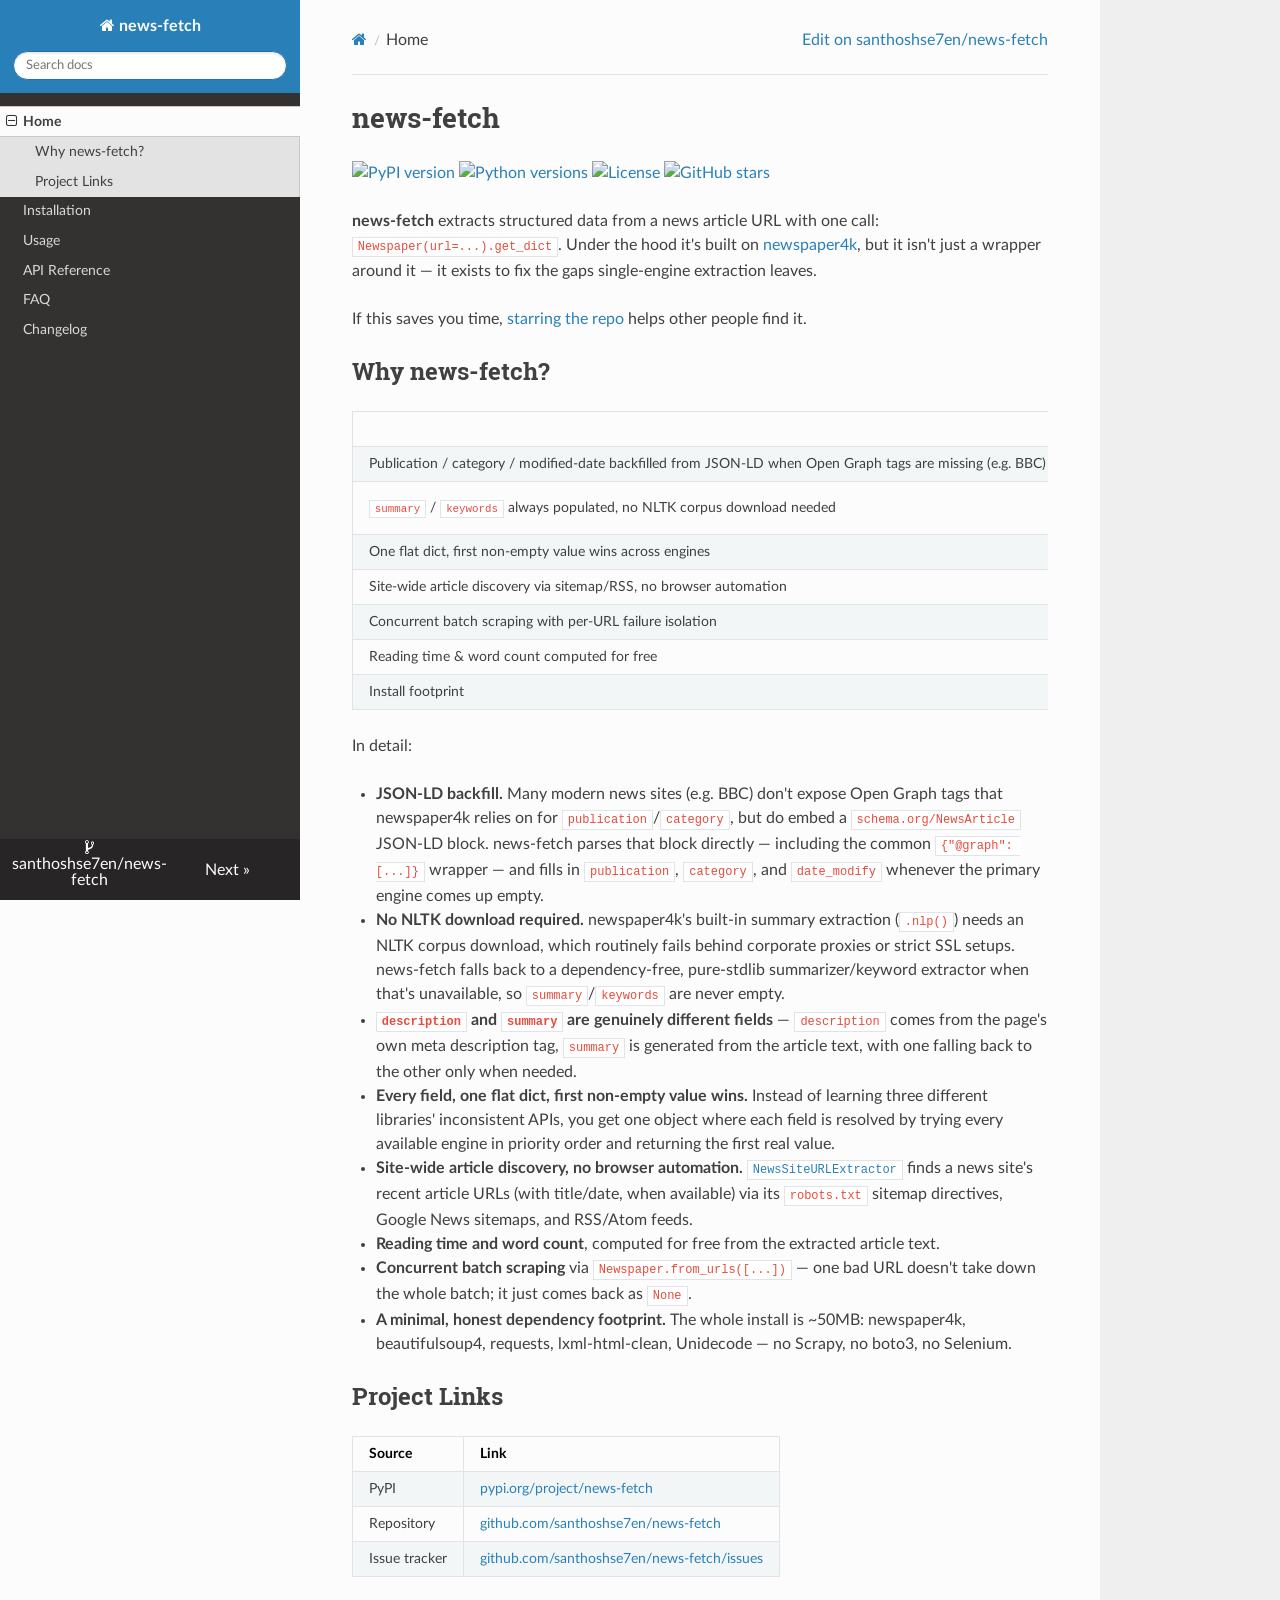
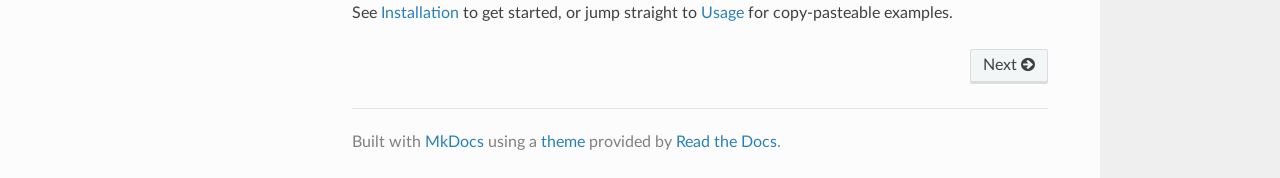
==== site/index.html @ 10df7735 "Initial commit" ====
<!DOCTYPE html>
<html class="writer-html5" lang="en" >
<head>
    <meta charset="utf-8" />
    <meta http-equiv="X-UA-Compatible" content="IE=edge" />
    <meta name="viewport" content="width=device-width, initial-scale=1.0" /><meta name="description" content="An open-source, easy-to-use news extractor with basic NLP features (cleaning text, keywords, summary) that just works." /><link rel="canonical" href="https://santhoshse7en.github.io/newsfetch_doc/" />
      <link rel="shortcut icon" href="img/favicon.ico" />
    <title>news-fetch</title>
    <link rel="stylesheet" href="css/theme.css" />
    <link rel="stylesheet" href="css/theme_extra.css" />
        <link rel="stylesheet" href="https://cdnjs.cloudflare.com/ajax/libs/highlight.js/11.8.0/styles/github.min.css" />
    
      <script>
        // Current page data
        var mkdocs_page_name = "Home";
        var mkdocs_page_input_path = "index.md";
        var mkdocs_page_url = "/newsfetch_doc/";
      </script>
    
    <!--[if lt IE 9]>
      <script src="js/html5shiv.min.js"></script>
    <![endif]-->
      <script src="https://cdnjs.cloudflare.com/ajax/libs/highlight.js/11.8.0/highlight.min.js"></script>
        <script src="https://cdnjs.cloudflare.com/ajax/libs/highlight.js/11.8.0/languages/python.min.js"></script>
        <script src="https://cdnjs.cloudflare.com/ajax/libs/highlight.js/11.8.0/languages/bash.min.js"></script>
      <script>hljs.highlightAll();</script> 
</head>

<body class="wy-body-for-nav" role="document">

  <div class="wy-grid-for-nav">
    <nav data-toggle="wy-nav-shift" class="wy-nav-side stickynav">
    <div class="wy-side-scroll">
      <div class="wy-side-nav-search">
          <a href="." class="icon icon-home"> news-fetch
        </a><div role="search">
  <form id ="rtd-search-form" class="wy-form" action="./search.html" method="get">
      <input type="text" name="q" placeholder="Search docs" aria-label="Search docs" title="Type search term here" />
  </form>
</div>
      </div>

      <div class="wy-menu wy-menu-vertical" data-spy="affix" role="navigation" aria-label="Navigation menu">
              <ul class="current">
                <li class="toctree-l1 current"><a class="reference internal current" href="#">Home</a>
    <ul class="current">
    <li class="toctree-l2"><a class="reference internal" href="#why-news-fetch">Why news-fetch?</a>
    </li>
    <li class="toctree-l2"><a class="reference internal" href="#project-links">Project Links</a>
    </li>
    </ul>
                </li>
              </ul>
              <ul>
                <li class="toctree-l1"><a class="reference internal" href="installation/">Installation</a>
                </li>
              </ul>
              <ul>
                <li class="toctree-l1"><a class="reference internal" href="usage/">Usage</a>
                </li>
              </ul>
              <ul>
                <li class="toctree-l1"><a class="reference internal" href="api-reference/">API Reference</a>
                </li>
              </ul>
              <ul>
                <li class="toctree-l1"><a class="reference internal" href="faq/">FAQ</a>
                </li>
              </ul>
              <ul>
                <li class="toctree-l1"><a class="reference internal" href="changelog/">Changelog</a>
                </li>
              </ul>
      </div>
    </div>
    </nav>

    <section data-toggle="wy-nav-shift" class="wy-nav-content-wrap">
      <nav class="wy-nav-top" role="navigation" aria-label="Mobile navigation menu">
          <i data-toggle="wy-nav-top" class="fa fa-bars"></i>
          <a href=".">news-fetch</a>
        
      </nav>
      <div class="wy-nav-content">
        <div class="rst-content"><div role="navigation" aria-label="breadcrumbs navigation">
  <ul class="wy-breadcrumbs">
    <li><a href="." class="icon icon-home" aria-label="Docs"></a></li>
      <li class="breadcrumb-item active">Home</li>
    <li class="wy-breadcrumbs-aside">
          <a href="https://github.com/santhoshse7en/news-fetch/edit/master/docs/index.md">Edit on santhoshse7en/news-fetch</a>
    </li>
  </ul>
  <hr/>
</div>
          <div role="main" class="document" itemscope="itemscope" itemtype="http://schema.org/Article">
            <div class="section" itemprop="articleBody">
              
                <h1 id="news-fetch">news-fetch</h1>
<p><a href="https://pypi.org/project/news-fetch"><img alt="PyPI version" src="https://img.shields.io/pypi/v/news-fetch.svg?style=flat-square" /></a>
<a href="https://pypi.org/project/news-fetch"><img alt="Python versions" src="https://img.shields.io/pypi/pyversions/news-fetch.svg?style=flat-square" /></a>
<a href="https://pypi.python.org/pypi/news-fetch/"><img alt="License" src="https://img.shields.io/pypi/l/news-fetch.svg?style=flat-square" /></a>
<a href="https://github.com/santhoshse7en/news-fetch/stargazers"><img alt="GitHub stars" src="https://img.shields.io/github/stars/santhoshse7en/news-fetch.svg?style=flat-square" /></a></p>
<p><strong>news-fetch</strong> extracts structured data from a news article URL with one call: <code>Newspaper(url=...).get_dict</code>. Under the hood it's built on <a href="https://github.com/AndyTheFactory/newspaper4k">newspaper4k</a>, but it isn't just a wrapper around it — it exists to fix the gaps single-engine extraction leaves.</p>
<p>If this saves you time, <a href="https://github.com/santhoshse7en/news-fetch">starring the repo</a> helps other people find it.</p>
<h2 id="why-news-fetch">Why news-fetch?</h2>
<table>
<thead>
<tr>
<th></th>
<th style="text-align: center;"><code>news-fetch</code></th>
<th style="text-align: center;">Plain <code>newspaper4k</code></th>
</tr>
</thead>
<tbody>
<tr>
<td>Publication / category / modified-date backfilled from JSON-LD when Open Graph tags are missing (e.g. BBC)</td>
<td style="text-align: center;">Yes</td>
<td style="text-align: center;">No</td>
</tr>
<tr>
<td><code>summary</code> / <code>keywords</code> always populated, no NLTK corpus download needed</td>
<td style="text-align: center;">Yes</td>
<td style="text-align: center;">No (<code>.nlp()</code> requires one)</td>
</tr>
<tr>
<td>One flat dict, first non-empty value wins across engines</td>
<td style="text-align: center;">Yes</td>
<td style="text-align: center;">No (assemble it yourself)</td>
</tr>
<tr>
<td>Site-wide article discovery via sitemap/RSS, no browser automation</td>
<td style="text-align: center;">Yes</td>
<td style="text-align: center;">No</td>
</tr>
<tr>
<td>Concurrent batch scraping with per-URL failure isolation</td>
<td style="text-align: center;">Yes</td>
<td style="text-align: center;">No</td>
</tr>
<tr>
<td>Reading time &amp; word count computed for free</td>
<td style="text-align: center;">Yes</td>
<td style="text-align: center;">No</td>
</tr>
<tr>
<td>Install footprint</td>
<td style="text-align: center;">~50MB, no Scrapy/boto3/Selenium</td>
<td style="text-align: center;">—</td>
</tr>
</tbody>
</table>
<p>In detail:</p>
<ul>
<li><strong>JSON-LD backfill.</strong> Many modern news sites (e.g. BBC) don't expose Open Graph tags that newspaper4k relies on for <code>publication</code>/<code>category</code>, but do embed a <code>schema.org/NewsArticle</code> JSON-LD block. news-fetch parses that block directly — including the common <code>{"@graph": [...]}</code> wrapper — and fills in <code>publication</code>, <code>category</code>, and <code>date_modify</code> whenever the primary engine comes up empty.</li>
<li><strong>No NLTK download required.</strong> newspaper4k's built-in summary extraction (<code>.nlp()</code>) needs an NLTK corpus download, which routinely fails behind corporate proxies or strict SSL setups. news-fetch falls back to a dependency-free, pure-stdlib summarizer/keyword extractor when that's unavailable, so <code>summary</code>/<code>keywords</code> are never empty.</li>
<li><strong><code>description</code> and <code>summary</code> are genuinely different fields</strong> — <code>description</code> comes from the page's own meta description tag, <code>summary</code> is generated from the article text, with one falling back to the other only when needed.</li>
<li><strong>Every field, one flat dict, first non-empty value wins.</strong> Instead of learning three different libraries' inconsistent APIs, you get one object where each field is resolved by trying every available engine in priority order and returning the first real value.</li>
<li><strong>Site-wide article discovery, no browser automation.</strong> <a href="api-reference/#newssiteurlextractor"><code>NewsSiteURLExtractor</code></a> finds a news site's recent article URLs (with title/date, when available) via its <code>robots.txt</code> sitemap directives, Google News sitemaps, and RSS/Atom feeds.</li>
<li><strong>Reading time and word count</strong>, computed for free from the extracted article text.</li>
<li><strong>Concurrent batch scraping</strong> via <code>Newspaper.from_urls([...])</code> — one bad URL doesn't take down the whole batch; it just comes back as <code>None</code>.</li>
<li><strong>A minimal, honest dependency footprint.</strong> The whole install is ~50MB: newspaper4k, beautifulsoup4, requests, lxml-html-clean, Unidecode — no Scrapy, no boto3, no Selenium.</li>
</ul>
<h2 id="project-links">Project Links</h2>
<table>
<thead>
<tr>
<th>Source</th>
<th>Link</th>
</tr>
</thead>
<tbody>
<tr>
<td>PyPI</td>
<td><a href="https://pypi.org/project/news-fetch/">pypi.org/project/news-fetch</a></td>
</tr>
<tr>
<td>Repository</td>
<td><a href="https://github.com/santhoshse7en/news-fetch">github.com/santhoshse7en/news-fetch</a></td>
</tr>
<tr>
<td>Issue tracker</td>
<td><a href="https://github.com/santhoshse7en/news-fetch/issues">github.com/santhoshse7en/news-fetch/issues</a></td>
</tr>
</tbody>
</table>
<p>See <a href="installation/">Installation</a> to get started, or jump straight to <a href="usage/">Usage</a> for copy-pasteable examples.</p>
              
            </div>
          </div><footer>
    <div class="rst-footer-buttons" role="navigation" aria-label="Footer Navigation">
        <a href="installation/" class="btn btn-neutral float-right" title="Installation">Next <span class="icon icon-circle-arrow-right"></span></a>
    </div>

  <hr/>

  <div role="contentinfo">
    <!-- Copyright etc -->
  </div>

  Built with <a href="https://www.mkdocs.org/">MkDocs</a> using a <a href="https://github.com/readthedocs/sphinx_rtd_theme">theme</a> provided by <a href="https://readthedocs.org">Read the Docs</a>.
</footer>
          
        </div>
      </div>

    </section>

  </div>

  <div class="rst-versions" role="note" aria-label="Versions">
  <span class="rst-current-version" data-toggle="rst-current-version">
    
        <span>
          <a href="https://github.com/santhoshse7en/news-fetch" class="fa fa-code-fork" style="color: #fcfcfc"> santhoshse7en/news-fetch</a>
        </span>
    
    
    
      <span><a href="installation/" style="color: #fcfcfc">Next &raquo;</a></span>
    
  </span>
</div>
    <script src="js/jquery-3.6.0.min.js"></script>
    <script>var base_url = ".";</script>
    <script src="js/theme_extra.js"></script>
    <script src="js/theme.js"></script>
      <script src="search/main.js"></script>
    <script>
        jQuery(function () {
            SphinxRtdTheme.Navigation.enable(true);
        });
    </script>

</body>
</html>

<!--
MkDocs version : 1.6.1
Build Date UTC : 2026-08-01 19:48:27.611822+00:00
-->
---- site/css/theme.css ----
/*
 * This file is copied from the upstream ReadTheDocs Sphinx
 * theme. To aid upgradability this file should *not* be edited.
 * modifications we need should be included in theme_extra.css.
 *
 * https://github.com/readthedocs/sphinx_rtd_theme
 */

 /* sphinx_rtd_theme version 1.2.0 | MIT license */
html{box-sizing:border-box}*,:after,:before{box-sizing:inherit}article,aside,details,figcaption,figure,footer,header,hgroup,nav,section{display:block}audio,canvas,video{display:inline-block;*display:inline;*zoom:1}[hidden],audio:not([controls]){display:none}*{-webkit-box-sizing:border-box;-moz-box-sizing:border-box;box-sizing:border-box}html{font-size:100%;-webkit-text-size-adjust:100%;-ms-text-size-adjust:100%}body{margin:0}a:active,a:hover{outline:0}abbr[title]{border-bottom:1px dotted}b,strong{font-weight:700}blockquote{margin:0}dfn{font-style:italic}ins{background:#ff9;text-decoration:none}ins,mark{color:#000}mark{background:#ff0;font-style:italic;font-weight:700}.rst-content code,.rst-content tt,code,kbd,pre,samp{font-family:monospace,serif;_font-family:courier new,monospace;font-size:1em}pre{white-space:pre}q{quotes:none}q:after,q:before{content:"";content:none}small{font-size:85%}sub,sup{font-size:75%;line-height:0;position:relative;vertical-align:baseline}sup{top:-.5em}sub{bottom:-.25em}dl,ol,ul{margin:0;padding:0;list-style:none;list-style-image:none}li{list-style:none}dd{margin:0}img{border:0;-ms-interpolation-mode:bicubic;vertical-align:middle;max-width:100%}svg:not(:root){overflow:hidden}figure,form{margin:0}label{cursor:pointer}button,input,select,textarea{font-size:100%;margin:0;vertical-align:baseline;*vertical-align:middle}button,input{line-height:normal}button,input[type=button],input[type=reset],input[type=submit]{cursor:pointer;-webkit-appearance:button;*overflow:visible}button[disabled],input[disabled]{cursor:default}input[type=search]{-webkit-appearance:textfield;-moz-box-sizing:content-box;-webkit-box-sizing:content-box;box-sizing:content-box}textarea{resize:vertical}table{border-collapse:collapse;border-spacing:0}td{vertical-align:top}.chromeframe{margin:.2em 0;background:#ccc;color:#000;padding:.2em 0}.ir{display:block;border:0;text-indent:-999em;overflow:hidden;background-color:transparent;background-repeat:no-repeat;text-align:left;direction:ltr;*line-height:0}.ir br{display:none}.hidden{display:none!important;visibility:hidden}.visuallyhidden{border:0;clip:rect(0 0 0 0);height:1px;margin:-1px;overflow:hidden;padding:0;position:absolute;width:1px}.visuallyhidden.focusable:active,.visuallyhidden.focusable:focus{clip:auto;height:auto;margin:0;overflow:visible;position:static;width:auto}.invisible{visibility:hidden}.relative{position:relative}big,small{font-size:100%}@media print{body,html,section{background:none!important}*{box-shadow:none!important;text-shadow:none!important;filter:none!important;-ms-filter:none!important}a,a:visited{text-decoration:underline}.ir a:after,a[href^="#"]:after,a[href^="javascript:"]:after{content:""}blockquote,pre{page-break-inside:avoid}thead{display:table-header-group}img,tr{page-break-inside:avoid}img{max-width:100%!important}@page{margin:.5cm}.rst-content .toctree-wrapper>p.caption,h2,h3,p{orphans:3;widows:3}.rst-content .toctree-wrapper>p.caption,h2,h3{page-break-after:avoid}}.btn,.fa:before,.icon:before,.rst-content .admonition,.rst-content .admonition-title:before,.rst-content .admonition-todo,.rst-content .attention,.rst-content .caution,.rst-content .code-block-caption .headerlink:before,.rst-content .danger,.rst-content .eqno .headerlink:before,.rst-content .error,.rst-content .hint,.rst-content .important,.rst-content .note,.rst-content .seealso,.rst-content .tip,.rst-content .warning,.rst-content code.download span:first-child:before,.rst-content dl dt .headerlink:before,.rst-content h1 .headerlink:before,.rst-content h2 .headerlink:before,.rst-content h3 .headerlink:before,.rst-content h4 .headerlink:before,.rst-content h5 .headerlink:before,.rst-content h6 .headerlink:before,.rst-content p.caption .headerlink:before,.rst-content p .headerlink:before,.rst-content table>caption .headerlink:before,.rst-content tt.download span:first-child:before,.wy-alert,.wy-dropdown .caret:before,.wy-inline-validate.wy-inline-validate-danger .wy-input-context:before,.wy-inline-validate.wy-inline-validate-info .wy-input-context:before,.wy-inline-validate.wy-inline-validate-success .wy-input-context:before,.wy-inline-validate.wy-inline-validate-warning .wy-input-context:before,.wy-menu-vertical li.current>a button.toctree-expand:before,.wy-menu-vertical li.on a button.toctree-expand:before,.wy-menu-vertical li button.toctree-expand:before,input[type=color],input[type=date],input[type=datetime-local],input[type=datetime],input[type=email],input[type=month],input[type=number],input[type=password],input[type=search],input[type=tel],input[type=text],input[type=time],input[type=url],input[type=week],select,textarea{-webkit-font-smoothing:antialiased}.clearfix{*zoom:1}.clearfix:after,.clearfix:before{display:table;content:""}.clearfix:after{clear:both}/*!
 *  Font Awesome 4.7.0 by @davegandy - http://fontawesome.io - @fontawesome
 *  License - http://fontawesome.io/license (Font: SIL OFL 1.1, CSS: MIT License)
 */@font-face{font-family:FontAwesome;src:url(fonts/fontawesome-webfont.eot?674f50d287a8c48dc19ba404d20fe713);src:url(fonts/fontawesome-webfont.eot?674f50d287a8c48dc19ba404d20fe713?#iefix&v=4.7.0) format("embedded-opentype"),url(fonts/fontawesome-webfont.woff2?af7ae505a9eed503f8b8e6982036873e) format("woff2"),url(fonts/fontawesome-webfont.woff?fee66e712a8a08eef5805a46892932ad) format("woff"),url(fonts/fontawesome-webfont.ttf?b06871f281fee6b241d60582ae9369b9) format("truetype"),url(fonts/fontawesome-webfont.svg?912ec66d7572ff821749319396470bde#fontawesomeregular) format("svg");font-weight:400;font-style:normal}.fa,.icon,.rst-content .admonition-title,.rst-content .code-block-caption .headerlink,.rst-content .eqno .headerlink,.rst-content code.download span:first-child,.rst-content dl dt .headerlink,.rst-content h1 .headerlink,.rst-content h2 .headerlink,.rst-content h3 .headerlink,.rst-content h4 .headerlink,.rst-content h5 .headerlink,.rst-content h6 .headerlink,.rst-content p.caption .headerlink,.rst-content p .headerlink,.rst-content table>caption .headerlink,.rst-content tt.download span:first-child,.wy-menu-vertical li.current>a button.toctree-expand,.wy-menu-vertical li.on a button.toctree-expand,.wy-menu-vertical li button.toctree-expand{display:inline-block;font:normal normal normal 14px/1 FontAwesome;font-size:inherit;text-rendering:auto;-webkit-font-smoothing:antialiased;-moz-osx-font-smoothing:grayscale}.fa-lg{font-size:1.33333em;line-height:.75em;vertical-align:-15%}.fa-2x{font-size:2em}.fa-3x{font-size:3em}.fa-4x{font-size:4em}.fa-5x{font-size:5em}.fa-fw{width:1.28571em;text-align:center}.fa-ul{padding-left:0;margin-left:2.14286em;list-style-type:none}.fa-ul>li{position:relative}.fa-li{position:absolute;left:-2.14286em;width:2.14286em;top:.14286em;text-align:center}.fa-li.fa-lg{left:-1.85714em}.fa-border{padding:.2em .25em .15em;border:.08em solid #eee;border-radius:.1em}.fa-pull-left{float:left}.fa-pull-right{float:right}.fa-pull-left.icon,.fa.fa-pull-left,.rst-content .code-block-caption .fa-pull-left.headerlink,.rst-content .eqno .fa-pull-left.headerlink,.rst-content .fa-pull-left.admonition-title,.rst-content code.download span.fa-pull-left:first-child,.rst-content dl dt .fa-pull-left.headerlink,.rst-content h1 .fa-pull-left.headerlink,.rst-content h2 .fa-pull-left.headerlink,.rst-content h3 .fa-pull-left.headerlink,.rst-content h4 .fa-pull-left.headerlink,.rst-content h5 .fa-pull-left.headerlink,.rst-content h6 .fa-pull-left.headerlink,.rst-content p .fa-pull-left.headerlink,.rst-content table>caption .fa-pull-left.headerlink,.rst-content tt.download span.fa-pull-left:first-child,.wy-menu-vertical li.current>a button.fa-pull-left.toctree-expand,.wy-menu-vertical li.on a button.fa-pull-left.toctree-expand,.wy-menu-vertical li button.fa-pull-left.toctree-expand{margin-right:.3em}.fa-pull-right.icon,.fa.fa-pull-right,.rst-content .code-block-caption .fa-pull-right.headerlink,.rst-content .eqno .fa-pull-right.headerlink,.rst-content .fa-pull-right.admonition-title,.rst-content code.download span.fa-pull-right:first-child,.rst-content dl dt .fa-pull-right.headerlink,.rst-content h1 .fa-pull-right.headerlink,.rst-content h2 .fa-pull-right.headerlink,.rst-content h3 .fa-pull-right.headerlink,.rst-content h4 .fa-pull-right.headerlink,.rst-content h5 .fa-pull-right.headerlink,.rst-content h6 .fa-pull-right.headerlink,.rst-content p .fa-pull-right.headerlink,.rst-content table>caption .fa-pull-right.headerlink,.rst-content tt.download span.fa-pull-right:first-child,.wy-menu-vertical li.current>a button.fa-pull-right.toctree-expand,.wy-menu-vertical li.on a button.fa-pull-right.toctree-expand,.wy-menu-vertical li button.fa-pull-right.toctree-expand{margin-left:.3em}.pull-right{float:right}.pull-left{float:left}.fa.pull-left,.pull-left.icon,.rst-content .code-block-caption .pull-left.headerlink,.rst-content .eqno .pull-left.headerlink,.rst-content .pull-left.admonition-title,.rst-content code.download span.pull-left:first-child,.rst-content dl dt .pull-left.headerlink,.rst-content h1 .pull-left.headerlink,.rst-content h2 .pull-left.headerlink,.rst-content h3 .pull-left.headerlink,.rst-content h4 .pull-left.headerlink,.rst-content h5 .pull-left.headerlink,.rst-content h6 .pull-left.headerlink,.rst-content p .pull-left.headerlink,.rst-content table>caption .pull-left.headerlink,.rst-content tt.download span.pull-left:first-child,.wy-menu-vertical li.current>a button.pull-left.toctree-expand,.wy-menu-vertical li.on a button.pull-left.toctree-expand,.wy-menu-vertical li button.pull-left.toctree-expand{margin-right:.3em}.fa.pull-right,.pull-right.icon,.rst-content .code-block-caption .pull-right.headerlink,.rst-content .eqno .pull-right.headerlink,.rst-content .pull-right.admonition-title,.rst-content code.download span.pull-right:first-child,.rst-content dl dt .pull-right.headerlink,.rst-content h1 .pull-right.headerlink,.rst-content h2 .pull-right.headerlink,.rst-content h3 .pull-right.headerlink,.rst-content h4 .pull-right.headerlink,.rst-content h5 .pull-right.headerlink,.rst-content h6 .pull-right.headerlink,.rst-content p .pull-right.headerlink,.rst-content table>caption .pull-right.headerlink,.rst-content tt.download span.pull-right:first-child,.wy-menu-vertical li.current>a button.pull-right.toctree-expand,.wy-menu-vertical li.on a button.pull-right.toctree-expand,.wy-menu-vertical li button.pull-right.toctree-expand{margin-left:.3em}.fa-spin{-webkit-animation:fa-spin 2s linear infinite;animation:fa-spin 2s linear infinite}.fa-pulse{-webkit-animation:fa-spin 1s steps(8) infinite;animation:fa-spin 1s steps(8) infinite}@-webkit-keyframes fa-spin{0%{-webkit-transform:rotate(0deg);transform:rotate(0deg)}to{-webkit-transform:rotate(359deg);transform:rotate(359deg)}}@keyframes fa-spin{0%{-webkit-transform:rotate(0deg);transform:rotate(0deg)}to{-webkit-transform:rotate(359deg);transform:rotate(359deg)}}.fa-rotate-90{-ms-filter:"progid:DXImageTransform.Microsoft.BasicImage(rotation=1)";-webkit-transform:rotate(90deg);-ms-transform:rotate(90deg);transform:rotate(90deg)}.fa-rotate-180{-ms-filter:"progid:DXImageTransform.Microsoft.BasicImage(rotation=2)";-webkit-transform:rotate(180deg);-ms-transform:rotate(180deg);transform:rotate(180deg)}.fa-rotate-270{-ms-filter:"progid:DXImageTransform.Microsoft.BasicImage(rotation=3)";-webkit-transform:rotate(270deg);-ms-transform:rotate(270deg);transform:rotate(270deg)}.fa-flip-horizontal{-ms-filter:"progid:DXImageTransform.Microsoft.BasicImage(rotation=0, mirror=1)";-webkit-transform:scaleX(-1);-ms-transform:scaleX(-1);transform:scaleX(-1)}.fa-flip-vertical{-ms-filter:"progid:DXImageTransform.Microsoft.BasicImage(rotation=2, mirror=1)";-webkit-transform:scaleY(-1);-ms-transform:scaleY(-1);transform:scaleY(-1)}:root .fa-flip-horizontal,:root .fa-flip-vertical,:root .fa-rotate-90,:root .fa-rotate-180,:root .fa-rotate-270{filter:none}.fa-stack{position:relative;display:inline-block;width:2em;height:2em;line-height:2em;vertical-align:middle}.fa-stack-1x,.fa-stack-2x{position:absolute;left:0;width:100%;text-align:center}.fa-stack-1x{line-height:inherit}.fa-stack-2x{font-size:2em}.fa-inverse{color:#fff}.fa-glass:before{content:""}.fa-music:before{content:""}.fa-search:before,.icon-search:before{content:""}.fa-envelope-o:before{content:""}.fa-heart:before{content:""}.fa-star:before{content:""}.fa-star-o:before{content:""}.fa-user:before{content:""}.fa-film:before{content:""}.fa-th-large:before{content:""}.fa-th:before{content:""}.fa-th-list:before{content:""}.fa-check:before{content:""}.fa-close:before,.fa-remove:before,.fa-times:before{content:""}.fa-search-plus:before{content:""}.fa-search-minus:before{content:""}.fa-power-off:before{content:""}.fa-signal:before{content:""}.fa-cog:before,.fa-gear:before{content:""}.fa-trash-o:before{content:""}.fa-home:before,.icon-home:before{content:""}.fa-file-o:before{content:""}.fa-clock-o:before{content:""}.fa-road:before{content:""}.fa-download:before,.rst-content code.download span:first-child:before,.rst-content tt.download span:first-child:before{content:""}.fa-arrow-circle-o-down:before{content:""}.fa-arrow-circle-o-up:before{content:""}.fa-inbox:before{content:""}.fa-play-circle-o:before{content:""}.fa-repeat:before,.fa-rotate-right:before{content:""}.fa-refresh:before{content:""}.fa-list-alt:before{content:""}.fa-lock:before{content:""}.fa-flag:before{content:""}.fa-headphones:before{content:""}.fa-volume-off:before{content:""}.fa-volume-down:before{content:""}.fa-volume-up:before{content:""}.fa-qrcode:before{content:""}.fa-barcode:before{content:""}.fa-tag:before{content:""}.fa-tags:before{content:""}.fa-book:before,.icon-book:before{content:""}.fa-bookmark:before{content:""}.fa-print:before{content:""}.fa-camera:before{content:""}.fa-font:before{content:""}.fa-bold:before{content:""}.fa-italic:before{content:""}.fa-text-height:before{content:""}.fa-text-width:before{content:""}.fa-align-left:before{content:""}.fa-align-center:before{content:""}.fa-align-right:before{content:""}.fa-align-justify:before{content:""}.fa-list:before{content:""}.fa-dedent:before,.fa-outdent:before{content:""}.fa-indent:before{content:""}.fa-video-camera:before{content:""}.fa-image:before,.fa-photo:before,.fa-picture-o:before{content:""}.fa-pencil:before{content:""}.fa-map-marker:before{content:""}.fa-adjust:before{content:""}.fa-tint:before{content:""}.fa-edit:before,.fa-pencil-square-o:before{content:""}.fa-share-square-o:before{content:""}.fa-check-square-o:before{content:""}.fa-arrows:before{content:""}.fa-step-backward:before{content:""}.fa-fast-backward:before{content:""}.fa-backward:before{content:""}.fa-play:before{content:""}.fa-pause:before{content:""}.fa-stop:before{content:""}.fa-forward:before{content:""}.fa-fast-forward:before{content:""}.fa-step-forward:before{content:""}.fa-eject:before{content:""}.fa-chevron-left:before{content:""}.fa-chevron-right:before{content:""}.fa-plus-circle:before{content:""}.fa-minus-circle:before{content:""}.fa-times-circle:before,.wy-inline-validate.wy-inline-validate-danger .wy-input-context:before{content:""}.fa-check-circle:before,.wy-inline-validate.wy-inline-validate-success .wy-input-context:before{content:""}.fa-question-circle:before{content:""}.fa-info-circle:before{content:""}.fa-crosshairs:before{content:""}.fa-times-circle-o:before{content:""}.fa-check-circle-o:before{content:""}.fa-ban:before{content:""}.fa-arrow-left:before{content:""}.fa-arrow-right:before{content:""}.fa-arrow-up:before{content:""}.fa-arrow-down:before{content:""}.fa-mail-forward:before,.fa-share:before{content:""}.fa-expand:before{content:""}.fa-compress:before{content:""}.fa-plus:before{content:""}.fa-minus:before{content:""}.fa-asterisk:before{content:""}.fa-exclamation-circle:before,.rst-content .admonition-title:before,.wy-inline-validate.wy-inline-validate-info .wy-input-context:before,.wy-inline-validate.wy-inline-validate-warning .wy-input-context:before{content:""}.fa-gift:before{content:""}.fa-leaf:before{content:""}.fa-fire:before,.icon-fire:before{content:""}.fa-eye:before{content:""}.fa-eye-slash:before{content:""}.fa-exclamation-triangle:before,.fa-warning:before{content:""}.fa-plane:before{content:""}.fa-calendar:before{content:""}.fa-random:before{content:""}.fa-comment:before{content:""}.fa-magnet:before{content:""}.fa-chevron-up:before{content:""}.fa-chevron-down:before{content:""}.fa-retweet:before{content:""}.fa-shopping-cart:before{content:""}.fa-folder:before{content:""}.fa-folder-open:before{content:""}.fa-arrows-v:before{content:""}.fa-arrows-h:before{content:""}.fa-bar-chart-o:before,.fa-bar-chart:before{content:""}.fa-twitter-square:before{content:""}.fa-facebook-square:before{content:""}.fa-camera-retro:before{content:""}.fa-key:before{content:""}.fa-cogs:before,.fa-gears:before{content:""}.fa-comments:before{content:""}.fa-thumbs-o-up:before{content:""}.fa-thumbs-o-down:before{content:""}.fa-star-half:before{content:""}.fa-heart-o:before{content:""}.fa-sign-out:before{content:""}.fa-linkedin-square:before{content:""}.fa-thumb-tack:before{content:""}.fa-external-link:before{content:""}.fa-sign-in:before{content:""}.fa-trophy:before{content:""}.fa-github-square:before{content:""}.fa-upload:before{content:""}.fa-lemon-o:before{content:""}.fa-phone:before{content:""}.fa-square-o:before{content:""}.fa-bookmark-o:before{content:""}.fa-phone-square:before{content:""}.fa-twitter:before{content:""}.fa-facebook-f:before,.fa-facebook:before{content:""}.fa-github:before,.icon-github:before{content:""}.fa-unlock:before{content:""}.fa-credit-card:before{content:""}.fa-feed:before,.fa-rss:before{content:""}.fa-hdd-o:before{content:""}.fa-bullhorn:before{content:""}.fa-bell:before{content:""}.fa-certificate:before{content:""}.fa-hand-o-right:before{content:""}.fa-hand-o-left:before{content:""}.fa-hand-o-up:before{content:""}.fa-hand-o-down:before{content:""}.fa-arrow-circle-left:before,.icon-circle-arrow-left:before{content:""}.fa-arrow-circle-right:before,.icon-circle-arrow-right:before{content:""}.fa-arrow-circle-up:before{content:""}.fa-arrow-circle-down:before{content:""}.fa-globe:before{content:""}.fa-wrench:before{content:""}.fa-tasks:before{content:""}.fa-filter:before{content:""}.fa-briefcase:before{content:""}.fa-arrows-alt:before{content:""}.fa-group:before,.fa-users:before{content:""}.fa-chain:before,.fa-link:before,.icon-link:before{content:""}.fa-cloud:before{content:""}.fa-flask:before{content:""}.fa-cut:before,.fa-scissors:before{content:""}.fa-copy:before,.fa-files-o:before{content:""}.fa-paperclip:before{content:""}.fa-floppy-o:before,.fa-save:before{content:""}.fa-square:before{content:""}.fa-bars:before,.fa-navicon:before,.fa-reorder:before{content:""}.fa-list-ul:before{content:""}.fa-list-ol:before{content:""}.fa-strikethrough:before{content:""}.fa-underline:before{content:""}.fa-table:before{content:""}.fa-magic:before{content:""}.fa-truck:before{content:""}.fa-pinterest:before{content:""}.fa-pinterest-square:before{content:""}.fa-google-plus-square:before{content:""}.fa-google-plus:before{content:""}.fa-money:before{content:""}.fa-caret-down:before,.icon-caret-down:before,.wy-dropdown .caret:before{content:""}.fa-caret-up:before{content:""}.fa-caret-left:before{content:""}.fa-caret-right:before{content:""}.fa-columns:before{content:""}.fa-sort:before,.fa-unsorted:before{content:""}.fa-sort-desc:before,.fa-sort-down:before{content:""}.fa-sort-asc:before,.fa-sort-up:before{content:""}.fa-envelope:before{content:""}.fa-linkedin:before{content:""}.fa-rotate-left:before,.fa-undo:before{content:""}.fa-gavel:before,.fa-legal:before{content:""}.fa-dashboard:before,.fa-tachometer:before{content:""}.fa-comment-o:before{content:""}.fa-comments-o:before{content:""}.fa-bolt:before,.fa-flash:before{content:""}.fa-sitemap:before{content:""}.fa-umbrella:before{content:""}.fa-clipboard:before,.fa-paste:before{content:""}.fa-lightbulb-o:before{content:""}.fa-exchange:before{content:""}.fa-cloud-download:before{content:""}.fa-cloud-upload:before{content:""}.fa-user-md:before{content:""}.fa-stethoscope:before{content:""}.fa-suitcase:before{content:""}.fa-bell-o:before{content:""}.fa-coffee:before{content:""}.fa-cutlery:before{content:""}.fa-file-text-o:before{content:""}.fa-building-o:before{content:""}.fa-hospital-o:before{content:""}.fa-ambulance:before{content:""}.fa-medkit:before{content:""}.fa-fighter-jet:before{content:""}.fa-beer:before{content:""}.fa-h-square:before{content:""}.fa-plus-square:before{content:""}.fa-angle-double-left:before{content:""}.fa-angle-double-right:before{content:""}.fa-angle-double-up:before{content:""}.fa-angle-double-down:before{content:""}.fa-angle-left:before{content:""}.fa-angle-right:before{content:""}.fa-angle-up:before{content:""}.fa-angle-down:before{content:""}.fa-desktop:before{content:""}.fa-laptop:before{content:""}.fa-tablet:before{content:""}.fa-mobile-phone:before,.fa-mobile:before{content:""}.fa-circle-o:before{content:""}.fa-quote-left:before{content:""}.fa-quote-right:before{content:""}.fa-spinner:before{content:""}.fa-circle:before{content:""}.fa-mail-reply:before,.fa-reply:before{content:""}.fa-github-alt:before{content:""}.fa-folder-o:before{content:""}.fa-folder-open-o:before{content:""}.fa-smile-o:before{content:""}.fa-frown-o:before{content:""}.fa-meh-o:before{content:""}.fa-gamepad:before{content:""}.fa-keyboard-o:before{content:""}.fa-flag-o:before{content:""}.fa-flag-checkered:before{content:""}.fa-terminal:before{content:""}.fa-code:before{content:""}.fa-mail-reply-all:before,.fa-reply-all:before{content:""}.fa-star-half-empty:before,.fa-star-half-full:before,.fa-star-half-o:before{content:""}.fa-location-arrow:before{content:""}.fa-crop:before{content:""}.fa-code-fork:before{content:""}.fa-chain-broken:before,.fa-unlink:before{content:""}.fa-question:before{content:""}.fa-info:before{content:""}.fa-exclamation:before{content:""}.fa-superscript:before{content:""}.fa-subscript:before{content:""}.fa-eraser:before{content:""}.fa-puzzle-piece:before{content:""}.fa-microphone:before{content:""}.fa-microphone-slash:before{content:""}.fa-shield:before{content:""}.fa-calendar-o:before{content:""}.fa-fire-extinguisher:before{content:""}.fa-rocket:before{content:""}.fa-maxcdn:before{content:""}.fa-chevron-circle-left:before{content:""}.fa-chevron-circle-right:before{content:""}.fa-chevron-circle-up:before{content:""}.fa-chevron-circle-down:before{content:""}.fa-html5:before{content:""}.fa-css3:before{content:""}.fa-anchor:before{content:""}.fa-unlock-alt:before{content:""}.fa-bullseye:before{content:""}.fa-ellipsis-h:before{content:""}.fa-ellipsis-v:before{content:""}.fa-rss-square:before{content:""}.fa-play-circle:before{content:""}.fa-ticket:before{content:""}.fa-minus-square:before{content:""}.fa-minus-square-o:before,.wy-menu-vertical li.current>a button.toctree-expand:before,.wy-menu-vertical li.on a button.toctree-expand:before{content:""}.fa-level-up:before{content:""}.fa-level-down:before{content:""}.fa-check-square:before{content:""}.fa-pencil-square:before{content:""}.fa-external-link-square:before{content:""}.fa-share-square:before{content:""}.fa-compass:before{content:""}.fa-caret-square-o-down:before,.fa-toggle-down:before{content:""}.fa-caret-square-o-up:before,.fa-toggle-up:before{content:""}.fa-caret-square-o-right:before,.fa-toggle-right:before{content:""}.fa-eur:before,.fa-euro:before{content:""}.fa-gbp:before{content:""}.fa-dollar:before,.fa-usd:before{content:""}.fa-inr:before,.fa-rupee:before{content:""}.fa-cny:before,.fa-jpy:before,.fa-rmb:before,.fa-yen:before{content:""}.fa-rouble:before,.fa-rub:before,.fa-ruble:before{content:""}.fa-krw:before,.fa-won:before{content:""}.fa-bitcoin:before,.fa-btc:before{content:""}.fa-file:before{content:""}.fa-file-text:before{content:""}.fa-sort-alpha-asc:before{content:""}.fa-sort-alpha-desc:before{content:""}.fa-sort-amount-asc:before{content:""}.fa-sort-amount-desc:before{content:""}.fa-sort-numeric-asc:before{content:""}.fa-sort-numeric-desc:before{content:""}.fa-thumbs-up:before{content:""}.fa-thumbs-down:before{content:""}.fa-youtube-square:before{content:""}.fa-youtube:before{content:""}.fa-xing:before{content:""}.fa-xing-square:before{content:""}.fa-youtube-play:before{content:""}.fa-dropbox:before{content:""}.fa-stack-overflow:before{content:""}.fa-instagram:before{content:""}.fa-flickr:before{content:""}.fa-adn:before{content:""}.fa-bitbucket:before,.icon-bitbucket:before{content:""}.fa-bitbucket-square:before{content:""}.fa-tumblr:before{content:""}.fa-tumblr-square:before{content:""}.fa-long-arrow-down:before{content:""}.fa-long-arrow-up:before{content:""}.fa-long-arrow-left:before{content:""}.fa-long-arrow-right:before{content:""}.fa-apple:before{content:""}.fa-windows:before{content:""}.fa-android:before{content:""}.fa-linux:before{content:""}.fa-dribbble:before{content:""}.fa-skype:before{content:""}.fa-foursquare:before{content:""}.fa-trello:before{content:""}.fa-female:before{content:""}.fa-male:before{content:""}.fa-gittip:before,.fa-gratipay:before{content:""}.fa-sun-o:before{content:""}.fa-moon-o:before{content:""}.fa-archive:before{content:""}.fa-bug:before{content:""}.fa-vk:before{content:""}.fa-weibo:before{content:""}.fa-renren:before{content:""}.fa-pagelines:before{content:""}.fa-stack-exchange:before{content:""}.fa-arrow-circle-o-right:before{content:""}.fa-arrow-circle-o-left:before{content:""}.fa-caret-square-o-left:before,.fa-toggle-left:before{content:""}.fa-dot-circle-o:before{content:""}.fa-wheelchair:before{content:""}.fa-vimeo-square:before{content:""}.fa-try:before,.fa-turkish-lira:before{content:""}.fa-plus-square-o:before,.wy-menu-vertical li button.toctree-expand:before{content:""}.fa-space-shuttle:before{content:""}.fa-slack:before{content:""}.fa-envelope-square:before{content:""}.fa-wordpress:before{content:""}.fa-openid:before{content:""}.fa-bank:before,.fa-institution:before,.fa-university:before{content:""}.fa-graduation-cap:before,.fa-mortar-board:before{content:""}.fa-yahoo:before{content:""}.fa-google:before{content:""}.fa-reddit:before{content:""}.fa-reddit-square:before{content:""}.fa-stumbleupon-circle:before{content:""}.fa-stumbleupon:before{content:""}.fa-delicious:before{content:""}.fa-digg:before{content:""}.fa-pied-piper-pp:before{content:""}.fa-pied-piper-alt:before{content:""}.fa-drupal:before{content:""}.fa-joomla:before{content:""}.fa-language:before{content:""}.fa-fax:before{content:""}.fa-building:before{content:""}.fa-child:before{content:""}.fa-paw:before{content:""}.fa-spoon:before{content:""}.fa-cube:before{content:""}.fa-cubes:before{content:""}.fa-behance:before{content:""}.fa-behance-square:before{content:""}.fa-steam:before{content:""}.fa-steam-square:before{content:""}.fa-recycle:before{content:""}.fa-automobile:before,.fa-car:before{content:""}.fa-cab:before,.fa-taxi:before{content:""}.fa-tree:before{content:""}.fa-spotify:before{content:""}.fa-deviantart:before{content:""}.fa-soundcloud:before{content:""}.fa-database:before{content:""}.fa-file-pdf-o:before{content:""}.fa-file-word-o:before{content:""}.fa-file-excel-o:before{content:""}.fa-file-powerpoint-o:before{content:""}.fa-file-image-o:before,.fa-file-photo-o:before,.fa-file-picture-o:before{content:""}.fa-file-archive-o:before,.fa-file-zip-o:before{content:""}.fa-file-audio-o:before,.fa-file-sound-o:before{content:""}.fa-file-movie-o:before,.fa-file-video-o:before{content:""}.fa-file-code-o:before{content:""}.fa-vine:before{content:""}.fa-codepen:before{content:""}.fa-jsfiddle:before{content:""}.fa-life-bouy:before,.fa-life-buoy:before,.fa-life-ring:before,.fa-life-saver:before,.fa-support:before{content:""}.fa-circle-o-notch:before{content:""}.fa-ra:before,.fa-rebel:before,.fa-resistance:before{content:""}.fa-empire:before,.fa-ge:before{content:""}.fa-git-square:before{content:""}.fa-git:before{content:""}.fa-hacker-news:before,.fa-y-combinator-square:before,.fa-yc-square:before{content:""}.fa-tencent-weibo:before{content:""}.fa-qq:before{content:""}.fa-wechat:before,.fa-weixin:before{content:""}.fa-paper-plane:before,.fa-send:before{content:""}.fa-paper-plane-o:before,.fa-send-o:before{content:""}.fa-history:before{content:""}.fa-circle-thin:before{content:""}.fa-header:before{content:""}.fa-paragraph:before{content:""}.fa-sliders:before{content:""}.fa-share-alt:before{content:""}.fa-share-alt-square:before{content:""}.fa-bomb:before{content:""}.fa-futbol-o:before,.fa-soccer-ball-o:before{content:""}.fa-tty:before{content:""}.fa-binoculars:before{content:""}.fa-plug:before{content:""}.fa-slideshare:before{content:""}.fa-twitch:before{content:""}.fa-yelp:before{content:""}.fa-newspaper-o:before{content:""}.fa-wifi:before{content:""}.fa-calculator:before{content:""}.fa-paypal:before{content:""}.fa-google-wallet:before{content:""}.fa-cc-visa:before{content:""}.fa-cc-mastercard:before{content:""}.fa-cc-discover:before{content:""}.fa-cc-amex:before{content:""}.fa-cc-paypal:before{content:""}.fa-cc-stripe:before{content:""}.fa-bell-slash:before{content:""}.fa-bell-slash-o:before{content:""}.fa-trash:before{content:""}.fa-copyright:before{content:""}.fa-at:before{content:""}.fa-eyedropper:before{content:""}.fa-paint-brush:before{content:""}.fa-birthday-cake:before{content:""}.fa-area-chart:before{content:""}.fa-pie-chart:before{content:""}.fa-line-chart:before{content:""}.fa-lastfm:before{content:""}.fa-lastfm-square:before{content:""}.fa-toggle-off:before{content:""}.fa-toggle-on:before{content:""}.fa-bicycle:before{content:""}.fa-bus:before{content:""}.fa-ioxhost:before{content:""}.fa-angellist:before{content:""}.fa-cc:before{content:""}.fa-ils:before,.fa-shekel:before,.fa-sheqel:before{content:""}.fa-meanpath:before{content:""}.fa-buysellads:before{content:""}.fa-connectdevelop:before{content:""}.fa-dashcube:before{content:""}.fa-forumbee:before{content:""}.fa-leanpub:before{content:""}.fa-sellsy:before{content:""}.fa-shirtsinbulk:before{content:""}.fa-simplybuilt:before{content:""}.fa-skyatlas:before{content:""}.fa-cart-plus:before{content:""}.fa-cart-arrow-down:before{content:""}.fa-diamond:before{content:""}.fa-ship:before{content:""}.fa-user-secret:before{content:""}.fa-motorcycle:before{content:""}.fa-street-view:before{content:""}.fa-heartbeat:before{content:""}.fa-venus:before{content:""}.fa-mars:before{content:""}.fa-mercury:before{content:""}.fa-intersex:before,.fa-transgender:before{content:""}.fa-transgender-alt:before{content:""}.fa-venus-double:before{content:""}.fa-mars-double:before{content:""}.fa-venus-mars:before{content:""}.fa-mars-stroke:before{content:""}.fa-mars-stroke-v:before{content:""}.fa-mars-stroke-h:before{content:""}.fa-neuter:before{content:""}.fa-genderless:before{content:""}.fa-facebook-official:before{content:""}.fa-pinterest-p:before{content:""}.fa-whatsapp:before{content:""}.fa-server:before{content:""}.fa-user-plus:before{content:""}.fa-user-times:before{content:""}.fa-bed:before,.fa-hotel:before{content:""}.fa-viacoin:before{content:""}.fa-train:before{content:""}.fa-subway:before{content:""}.fa-medium:before{content:""}.fa-y-combinator:before,.fa-yc:before{content:""}.fa-optin-monster:before{content:""}.fa-opencart:before{content:""}.fa-expeditedssl:before{content:""}.fa-battery-4:before,.fa-battery-full:before,.fa-battery:before{content:""}.fa-battery-3:before,.fa-battery-three-quarters:before{content:""}.fa-battery-2:before,.fa-battery-half:before{content:""}.fa-battery-1:before,.fa-battery-quarter:before{content:""}.fa-battery-0:before,.fa-battery-empty:before{content:""}.fa-mouse-pointer:before{content:""}.fa-i-cursor:before{content:""}.fa-object-group:before{content:""}.fa-object-ungroup:before{content:""}.fa-sticky-note:before{content:""}.fa-sticky-note-o:before{content:""}.fa-cc-jcb:before{content:""}.fa-cc-diners-club:before{content:""}.fa-clone:before{content:""}.fa-balance-scale:before{content:""}.fa-hourglass-o:before{content:""}.fa-hourglass-1:before,.fa-hourglass-start:before{content:""}.fa-hourglass-2:before,.fa-hourglass-half:before{content:""}.fa-hourglass-3:before,.fa-hourglass-end:before{content:""}.fa-hourglass:before{content:""}.fa-hand-grab-o:before,.fa-hand-rock-o:before{content:""}.fa-hand-paper-o:before,.fa-hand-stop-o:before{content:""}.fa-hand-scissors-o:before{content:""}.fa-hand-lizard-o:before{content:""}.fa-hand-spock-o:before{content:""}.fa-hand-pointer-o:before{content:""}.fa-hand-peace-o:before{content:""}.fa-trademark:before{content:""}.fa-registered:before{content:""}.fa-creative-commons:before{content:""}.fa-gg:before{content:""}.fa-gg-circle:before{content:""}.fa-tripadvisor:before{content:""}.fa-odnoklassniki:before{content:""}.fa-odnoklassniki-square:before{content:""}.fa-get-pocket:before{content:""}.fa-wikipedia-w:before{content:""}.fa-safari:before{content:""}.fa-chrome:before{content:""}.fa-firefox:before{content:""}.fa-opera:before{content:""}.fa-internet-explorer:before{content:""}.fa-television:before,.fa-tv:before{content:""}.fa-contao:before{content:""}.fa-500px:before{content:""}.fa-amazon:before{content:""}.fa-calendar-plus-o:before{content:""}.fa-calendar-minus-o:before{content:""}.fa-calendar-times-o:before{content:""}.fa-calendar-check-o:before{content:""}.fa-industry:before{content:""}.fa-map-pin:before{content:""}.fa-map-signs:before{content:""}.fa-map-o:before{content:""}.fa-map:before{content:""}.fa-commenting:before{content:""}.fa-commenting-o:before{content:""}.fa-houzz:before{content:""}.fa-vimeo:before{content:""}.fa-black-tie:before{content:""}.fa-fonticons:before{content:""}.fa-reddit-alien:before{content:""}.fa-edge:before{content:""}.fa-credit-card-alt:before{content:""}.fa-codiepie:before{content:""}.fa-modx:before{content:""}.fa-fort-awesome:before{content:""}.fa-usb:before{content:""}.fa-product-hunt:before{content:""}.fa-mixcloud:before{content:""}.fa-scribd:before{content:""}.fa-pause-circle:before{content:""}.fa-pause-circle-o:before{content:""}.fa-stop-circle:before{content:""}.fa-stop-circle-o:before{content:""}.fa-shopping-bag:before{content:""}.fa-shopping-basket:before{content:""}.fa-hashtag:before{content:""}.fa-bluetooth:before{content:""}.fa-bluetooth-b:before{content:""}.fa-percent:before{content:""}.fa-gitlab:before,.icon-gitlab:before{content:""}.fa-wpbeginner:before{content:""}.fa-wpforms:before{content:""}.fa-envira:before{content:""}.fa-universal-access:before{content:""}.fa-wheelchair-alt:before{content:""}.fa-question-circle-o:before{content:""}.fa-blind:before{content:""}.fa-audio-description:before{content:""}.fa-volume-control-phone:before{content:""}.fa-braille:before{content:""}.fa-assistive-listening-systems:before{content:""}.fa-american-sign-language-interpreting:before,.fa-asl-interpreting:before{content:""}.fa-deaf:before,.fa-deafness:before,.fa-hard-of-hearing:before{content:""}.fa-glide:before{content:""}.fa-glide-g:before{content:""}.fa-sign-language:before,.fa-signing:before{content:""}.fa-low-vision:before{content:""}.fa-viadeo:before{content:""}.fa-viadeo-square:before{content:""}.fa-snapchat:before{content:""}.fa-snapchat-ghost:before{content:""}.fa-snapchat-square:before{content:""}.fa-pied-piper:before{content:""}.fa-first-order:before{content:""}.fa-yoast:before{content:""}.fa-themeisle:before{content:""}.fa-google-plus-circle:before,.fa-google-plus-official:before{content:""}.fa-fa:before,.fa-font-awesome:before{content:""}.fa-handshake-o:before{content:""}.fa-envelope-open:before{content:""}.fa-envelope-open-o:before{content:""}.fa-linode:before{content:""}.fa-address-book:before{content:""}.fa-address-book-o:before{content:""}.fa-address-card:before,.fa-vcard:before{content:""}.fa-address-card-o:before,.fa-vcard-o:before{content:""}.fa-user-circle:before{content:""}.fa-user-circle-o:before{content:""}.fa-user-o:before{content:""}.fa-id-badge:before{content:""}.fa-drivers-license:before,.fa-id-card:before{content:""}.fa-drivers-license-o:before,.fa-id-card-o:before{content:""}.fa-quora:before{content:""}.fa-free-code-camp:before{content:""}.fa-telegram:before{content:""}.fa-thermometer-4:before,.fa-thermometer-full:before,.fa-thermometer:before{content:""}.fa-thermometer-3:before,.fa-thermometer-three-quarters:before{content:""}.fa-thermometer-2:before,.fa-thermometer-half:before{content:""}.fa-thermometer-1:before,.fa-thermometer-quarter:before{content:""}.fa-thermometer-0:before,.fa-thermometer-empty:before{content:""}.fa-shower:before{content:""}.fa-bath:before,.fa-bathtub:before,.fa-s15:before{content:""}.fa-podcast:before{content:""}.fa-window-maximize:before{content:""}.fa-window-minimize:before{content:""}.fa-window-restore:before{content:""}.fa-times-rectangle:before,.fa-window-close:before{content:""}.fa-times-rectangle-o:before,.fa-window-close-o:before{content:""}.fa-bandcamp:before{content:""}.fa-grav:before{content:""}.fa-etsy:before{content:""}.fa-imdb:before{content:""}.fa-ravelry:before{content:""}.fa-eercast:before{content:""}.fa-microchip:before{content:""}.fa-snowflake-o:before{content:""}.fa-superpowers:before{content:""}.fa-wpexplorer:before{content:""}.fa-meetup:before{content:""}.sr-only{position:absolute;width:1px;height:1px;padding:0;margin:-1px;overflow:hidden;clip:rect(0,0,0,0);border:0}.sr-only-focusable:active,.sr-only-focusable:focus{position:static;width:auto;height:auto;margin:0;overflow:visible;clip:auto}.fa,.icon,.rst-content .admonition-title,.rst-content .code-block-caption .headerlink,.rst-content .eqno .headerlink,.rst-content code.download span:first-child,.rst-content dl dt .headerlink,.rst-content h1 .headerlink,.rst-content h2 .headerlink,.rst-content h3 .headerlink,.rst-content h4 .headerlink,.rst-content h5 .headerlink,.rst-content h6 .headerlink,.rst-content p.caption .headerlink,.rst-content p .headerlink,.rst-content table>caption .headerlink,.rst-content tt.download span:first-child,.wy-dropdown .caret,.wy-inline-validate.wy-inline-validate-danger .wy-input-context,.wy-inline-validate.wy-inline-validate-info .wy-input-context,.wy-inline-validate.wy-inline-validate-success .wy-input-context,.wy-inline-validate.wy-inline-validate-warning .wy-input-context,.wy-menu-vertical li.current>a button.toctree-expand,.wy-menu-vertical li.on a button.toctree-expand,.wy-menu-vertical li button.toctree-expand{font-family:inherit}.fa:before,.icon:before,.rst-content .admonition-title:before,.rst-content .code-block-caption .headerlink:before,.rst-content .eqno .headerlink:before,.rst-content code.download span:first-child:before,.rst-content dl dt .headerlink:before,.rst-content h1 .headerlink:before,.rst-content h2 .headerlink:before,.rst-content h3 .headerlink:before,.rst-content h4 .headerlink:before,.rst-content h5 .headerlink:before,.rst-content h6 .headerlink:before,.rst-content p.caption .headerlink:before,.rst-content p .headerlink:before,.rst-content table>caption .headerlink:before,.rst-content tt.download span:first-child:before,.wy-dropdown .caret:before,.wy-inline-validate.wy-inline-validate-danger .wy-input-context:before,.wy-inline-validate.wy-inline-validate-info .wy-input-context:before,.wy-inline-validate.wy-inline-validate-success .wy-input-context:before,.wy-inline-validate.wy-inline-validate-warning .wy-input-context:before,.wy-menu-vertical li.current>a button.toctree-expand:before,.wy-menu-vertical li.on a button.toctree-expand:before,.wy-menu-vertical li button.toctree-expand:before{font-family:FontAwesome;display:inline-block;font-style:normal;font-weight:400;line-height:1;text-decoration:inherit}.rst-content .code-block-caption a .headerlink,.rst-content .eqno a .headerlink,.rst-content a .admonition-title,.rst-content code.download a span:first-child,.rst-content dl dt a .headerlink,.rst-content h1 a .headerlink,.rst-content h2 a .headerlink,.rst-content h3 a .headerlink,.rst-content h4 a .headerlink,.rst-content h5 a .headerlink,.rst-content h6 a .headerlink,.rst-content p.caption a .headerlink,.rst-content p a .headerlink,.rst-content table>caption a .headerlink,.rst-content tt.download a span:first-child,.wy-menu-vertical li.current>a button.toctree-expand,.wy-menu-vertical li.on a button.toctree-expand,.wy-menu-vertical li a button.toctree-expand,a .fa,a .icon,a .rst-content .admonition-title,a .rst-content .code-block-caption .headerlink,a .rst-content .eqno .headerlink,a .rst-content code.download span:first-child,a .rst-content dl dt .headerlink,a .rst-content h1 .headerlink,a .rst-content h2 .headerlink,a .rst-content h3 .headerlink,a .rst-content h4 .headerlink,a .rst-content h5 .headerlink,a .rst-content h6 .headerlink,a .rst-content p.caption .headerlink,a .rst-content p .headerlink,a .rst-content table>caption .headerlink,a .rst-content tt.download span:first-child,a .wy-menu-vertical li button.toctree-expand{display:inline-block;text-decoration:inherit}.btn .fa,.btn .icon,.btn .rst-content .admonition-title,.btn .rst-content .code-block-caption .headerlink,.btn .rst-content .eqno .headerlink,.btn .rst-content code.download span:first-child,.btn .rst-content dl dt .headerlink,.btn .rst-content h1 .headerlink,.btn .rst-content h2 .headerlink,.btn .rst-content h3 .headerlink,.btn .rst-content h4 .headerlink,.btn .rst-content h5 .headerlink,.btn .rst-content h6 .headerlink,.btn .rst-content p .headerlink,.btn .rst-content table>caption .headerlink,.btn .rst-content tt.download span:first-child,.btn .wy-menu-vertical li.current>a button.toctree-expand,.btn .wy-menu-vertical li.on a button.toctree-expand,.btn .wy-menu-vertical li button.toctree-expand,.nav .fa,.nav .icon,.nav .rst-content .admonition-title,.nav .rst-content .code-block-caption .headerlink,.nav .rst-content .eqno .headerlink,.nav .rst-content code.download span:first-child,.nav .rst-content dl dt .headerlink,.nav .rst-content h1 .headerlink,.nav .rst-content h2 .headerlink,.nav .rst-content h3 .headerlink,.nav .rst-content h4 .headerlink,.nav .rst-content h5 .headerlink,.nav .rst-content h6 .headerlink,.nav .rst-content p .headerlink,.nav .rst-content table>caption .headerlink,.nav .rst-content tt.download span:first-child,.nav .wy-menu-vertical li.current>a button.toctree-expand,.nav .wy-menu-vertical li.on a button.toctree-expand,.nav .wy-menu-vertical li button.toctree-expand,.rst-content .btn .admonition-title,.rst-content .code-block-caption .btn .headerlink,.rst-content .code-block-caption .nav .headerlink,.rst-content .eqno .btn .headerlink,.rst-content .eqno .nav .headerlink,.rst-content .nav .admonition-title,.rst-content code.download .btn span:first-child,.rst-content code.download .nav span:first-child,.rst-content dl dt .btn .headerlink,.rst-content dl dt .nav .headerlink,.rst-content h1 .btn .headerlink,.rst-content h1 .nav .headerlink,.rst-content h2 .btn .headerlink,.rst-content h2 .nav .headerlink,.rst-content h3 .btn .headerlink,.rst-content h3 .nav .headerlink,.rst-content h4 .btn .headerlink,.rst-content h4 .nav .headerlink,.rst-content h5 .btn .headerlink,.rst-content h5 .nav .headerlink,.rst-content h6 .btn .headerlink,.rst-content h6 .nav .headerlink,.rst-content p .btn .headerlink,.rst-content p .nav .headerlink,.rst-content table>caption .btn .headerlink,.rst-content table>caption .nav .headerlink,.rst-content tt.download .btn span:first-child,.rst-content tt.download .nav span:first-child,.wy-menu-vertical li .btn button.toctree-expand,.wy-menu-vertical li.current>a .btn button.toctree-expand,.wy-menu-vertical li.current>a .nav button.toctree-expand,.wy-menu-vertical li .nav button.toctree-expand,.wy-menu-vertical li.on a .btn button.toctree-expand,.wy-menu-vertical li.on a .nav button.toctree-expand{display:inline}.btn .fa-large.icon,.btn .fa.fa-large,.btn .rst-content .code-block-caption .fa-large.headerlink,.btn .rst-content .eqno .fa-large.headerlink,.btn .rst-content .fa-large.admonition-title,.btn .rst-content code.download span.fa-large:first-child,.btn .rst-content dl dt .fa-large.headerlink,.btn .rst-content h1 .fa-large.headerlink,.btn .rst-content h2 .fa-large.headerlink,.btn .rst-content h3 .fa-large.headerlink,.btn .rst-content h4 .fa-large.headerlink,.btn .rst-content h5 .fa-large.headerlink,.btn .rst-content h6 .fa-large.headerlink,.btn .rst-content p .fa-large.headerlink,.btn .rst-content table>caption .fa-large.headerlink,.btn .rst-content tt.download span.fa-large:first-child,.btn .wy-menu-vertical li button.fa-large.toctree-expand,.nav .fa-large.icon,.nav .fa.fa-large,.nav .rst-content .code-block-caption .fa-large.headerlink,.nav .rst-content .eqno .fa-large.headerlink,.nav .rst-content .fa-large.admonition-title,.nav .rst-content code.download span.fa-large:first-child,.nav .rst-content dl dt .fa-large.headerlink,.nav .rst-content h1 .fa-large.headerlink,.nav .rst-content h2 .fa-large.headerlink,.nav .rst-content h3 .fa-large.headerlink,.nav .rst-content h4 .fa-large.headerlink,.nav .rst-content h5 .fa-large.headerlink,.nav .rst-content h6 .fa-large.headerlink,.nav .rst-content p .fa-large.headerlink,.nav .rst-content table>caption .fa-large.headerlink,.nav .rst-content tt.download span.fa-large:first-child,.nav .wy-menu-vertical li button.fa-large.toctree-expand,.rst-content .btn .fa-large.admonition-title,.rst-content .code-block-caption .btn .fa-large.headerlink,.rst-content .code-block-caption .nav .fa-large.headerlink,.rst-content .eqno .btn .fa-large.headerlink,.rst-content .eqno .nav .fa-large.headerlink,.rst-content .nav .fa-large.admonition-title,.rst-content code.download .btn span.fa-large:first-child,.rst-content code.download .nav span.fa-large:first-child,.rst-content dl dt .btn .fa-large.headerlink,.rst-content dl dt .nav .fa-large.headerlink,.rst-content h1 .btn .fa-large.headerlink,.rst-content h1 .nav .fa-large.headerlink,.rst-content h2 .btn .fa-large.headerlink,.rst-content h2 .nav .fa-large.headerlink,.rst-content h3 .btn .fa-large.headerlink,.rst-content h3 .nav .fa-large.headerlink,.rst-content h4 .btn .fa-large.headerlink,.rst-content h4 .nav .fa-large.headerlink,.rst-content h5 .btn .fa-large.headerlink,.rst-content h5 .nav .fa-large.headerlink,.rst-content h6 .btn .fa-large.headerlink,.rst-content h6 .nav .fa-large.headerlink,.rst-content p .btn .fa-large.headerlink,.rst-content p .nav .fa-large.headerlink,.rst-content table>caption .btn .fa-large.headerlink,.rst-content table>caption .nav .fa-large.headerlink,.rst-content tt.download .btn span.fa-large:first-child,.rst-content tt.download .nav span.fa-large:first-child,.wy-menu-vertical li .btn button.fa-large.toctree-expand,.wy-menu-vertical li .nav button.fa-large.toctree-expand{line-height:.9em}.btn .fa-spin.icon,.btn .fa.fa-spin,.btn .rst-content .code-block-caption .fa-spin.headerlink,.btn .rst-content .eqno .fa-spin.headerlink,.btn .rst-content .fa-spin.admonition-title,.btn .rst-content code.download span.fa-spin:first-child,.btn .rst-content dl dt .fa-spin.headerlink,.btn .rst-content h1 .fa-spin.headerlink,.btn .rst-content h2 .fa-spin.headerlink,.btn .rst-content h3 .fa-spin.headerlink,.btn .rst-content h4 .fa-spin.headerlink,.btn .rst-content h5 .fa-spin.headerlink,.btn .rst-content h6 .fa-spin.headerlink,.btn .rst-content p .fa-spin.headerlink,.btn .rst-content table>caption .fa-spin.headerlink,.btn .rst-content tt.download span.fa-spin:first-child,.btn .wy-menu-vertical li button.fa-spin.toctree-expand,.nav .fa-spin.icon,.nav .fa.fa-spin,.nav .rst-content .code-block-caption .fa-spin.headerlink,.nav .rst-content .eqno .fa-spin.headerlink,.nav .rst-content .fa-spin.admonition-title,.nav .rst-content code.download span.fa-spin:first-child,.nav .rst-content dl dt .fa-spin.headerlink,.nav .rst-content h1 .fa-spin.headerlink,.nav .rst-content h2 .fa-spin.headerlink,.nav .rst-content h3 .fa-spin.headerlink,.nav .rst-content h4 .fa-spin.headerlink,.nav .rst-content h5 .fa-spin.headerlink,.nav .rst-content h6 .fa-spin.headerlink,.nav .rst-content p .fa-spin.headerlink,.nav .rst-content table>caption .fa-spin.headerlink,.nav .rst-content tt.download span.fa-spin:first-child,.nav .wy-menu-vertical li button.fa-spin.toctree-expand,.rst-content .btn .fa-spin.admonition-title,.rst-content .code-block-caption .btn .fa-spin.headerlink,.rst-content .code-block-caption .nav .fa-spin.headerlink,.rst-content .eqno .btn .fa-spin.headerlink,.rst-content .eqno .nav .fa-spin.headerlink,.rst-content .nav .fa-spin.admonition-title,.rst-content code.download .btn span.fa-spin:first-child,.rst-content code.download .nav span.fa-spin:first-child,.rst-content dl dt .btn .fa-spin.headerlink,.rst-content dl dt .nav .fa-spin.headerlink,.rst-content h1 .btn .fa-spin.headerlink,.rst-content h1 .nav .fa-spin.headerlink,.rst-content h2 .btn .fa-spin.headerlink,.rst-content h2 .nav .fa-spin.headerlink,.rst-content h3 .btn .fa-spin.headerlink,.rst-content h3 .nav .fa-spin.headerlink,.rst-content h4 .btn .fa-spin.headerlink,.rst-content h4 .nav .fa-spin.headerlink,.rst-content h5 .btn .fa-spin.headerlink,.rst-content h5 .nav .fa-spin.headerlink,.rst-content h6 .btn .fa-spin.headerlink,.rst-content h6 .nav .fa-spin.headerlink,.rst-content p .btn .fa-spin.headerlink,.rst-content p .nav .fa-spin.headerlink,.rst-content table>caption .btn .fa-spin.headerlink,.rst-content table>caption .nav .fa-spin.headerlink,.rst-content tt.download .btn span.fa-spin:first-child,.rst-content tt.download .nav span.fa-spin:first-child,.wy-menu-vertical li .btn button.fa-spin.toctree-expand,.wy-menu-vertical li .nav button.fa-spin.toctree-expand{display:inline-block}.btn.fa:before,.btn.icon:before,.rst-content .btn.admonition-title:before,.rst-content .code-block-caption .btn.headerlink:before,.rst-content .eqno .btn.headerlink:before,.rst-content code.download span.btn:first-child:before,.rst-content dl dt .btn.headerlink:before,.rst-content h1 .btn.headerlink:before,.rst-content h2 .btn.headerlink:before,.rst-content h3 .btn.headerlink:before,.rst-content h4 .btn.headerlink:before,.rst-content h5 .btn.headerlink:before,.rst-content h6 .btn.headerlink:before,.rst-content p .btn.headerlink:before,.rst-content table>caption .btn.headerlink:before,.rst-content tt.download span.btn:first-child:before,.wy-menu-vertical li button.btn.toctree-expand:before{opacity:.5;-webkit-transition:opacity .05s ease-in;-moz-transition:opacity .05s ease-in;transition:opacity .05s ease-in}.btn.fa:hover:before,.btn.icon:hover:before,.rst-content .btn.admonition-title:hover:before,.rst-content .code-block-caption .btn.headerlink:hover:before,.rst-content .eqno .btn.headerlink:hover:before,.rst-content code.download span.btn:first-child:hover:before,.rst-content dl dt .btn.headerlink:hover:before,.rst-content h1 .btn.headerlink:hover:before,.rst-content h2 .btn.headerlink:hover:before,.rst-content h3 .btn.headerlink:hover:before,.rst-content h4 .btn.headerlink:hover:before,.rst-content h5 .btn.headerlink:hover:before,.rst-content h6 .btn.headerlink:hover:before,.rst-content p .btn.headerlink:hover:before,.rst-content table>caption .btn.headerlink:hover:before,.rst-content tt.download span.btn:first-child:hover:before,.wy-menu-vertical li button.btn.toctree-expand:hover:before{opacity:1}.btn-mini .fa:before,.btn-mini .icon:before,.btn-mini .rst-content .admonition-title:before,.btn-mini .rst-content .code-block-caption .headerlink:before,.btn-mini .rst-content .eqno .headerlink:before,.btn-mini .rst-content code.download span:first-child:before,.btn-mini .rst-content dl dt .headerlink:before,.btn-mini .rst-content h1 .headerlink:before,.btn-mini .rst-content h2 .headerlink:before,.btn-mini .rst-content h3 .headerlink:before,.btn-mini .rst-content h4 .headerlink:before,.btn-mini .rst-content h5 .headerlink:before,.btn-mini .rst-content h6 .headerlink:before,.btn-mini .rst-content p .headerlink:before,.btn-mini .rst-content table>caption .headerlink:before,.btn-mini .rst-content tt.download span:first-child:before,.btn-mini .wy-menu-vertical li button.toctree-expand:before,.rst-content .btn-mini .admonition-title:before,.rst-content .code-block-caption .btn-mini .headerlink:before,.rst-content .eqno .btn-mini .headerlink:before,.rst-content code.download .btn-mini span:first-child:before,.rst-content dl dt .btn-mini .headerlink:before,.rst-content h1 .btn-mini .headerlink:before,.rst-content h2 .btn-mini .headerlink:before,.rst-content h3 .btn-mini .headerlink:before,.rst-content h4 .btn-mini .headerlink:before,.rst-content h5 .btn-mini .headerlink:before,.rst-content h6 .btn-mini .headerlink:before,.rst-content p .btn-mini .headerlink:before,.rst-content table>caption .btn-mini .headerlink:before,.rst-content tt.download .btn-mini span:first-child:before,.wy-menu-vertical li .btn-mini button.toctree-expand:before{font-size:14px;vertical-align:-15%}.rst-content .admonition,.rst-content .admonition-todo,.rst-content .attention,.rst-content .caution,.rst-content .danger,.rst-content .error,.rst-content .hint,.rst-content .important,.rst-content .note,.rst-content .seealso,.rst-content .tip,.rst-content .warning,.wy-alert{padding:12px;line-height:24px;margin-bottom:24px;background:#e7f2fa}.rst-content .admonition-title,.wy-alert-title{font-weight:700;display:block;color:#fff;background:#6ab0de;padding:6px 12px;margin:-12px -12px 12px}.rst-content .danger,.rst-content .error,.rst-content .wy-alert-danger.admonition,.rst-content .wy-alert-danger.admonition-todo,.rst-content .wy-alert-danger.attention,.rst-content .wy-alert-danger.caution,.rst-content .wy-alert-danger.hint,.rst-content .wy-alert-danger.important,.rst-content .wy-alert-danger.note,.rst-content .wy-alert-danger.seealso,.rst-content .wy-alert-danger.tip,.rst-content .wy-alert-danger.warning,.wy-alert.wy-alert-danger{background:#fdf3f2}.rst-content .danger .admonition-title,.rst-content .danger .wy-alert-title,.rst-content .error .admonition-title,.rst-content .error .wy-alert-title,.rst-content .wy-alert-danger.admonition-todo .admonition-title,.rst-content .wy-alert-danger.admonition-todo .wy-alert-title,.rst-content .wy-alert-danger.admonition .admonition-title,.rst-content .wy-alert-danger.admonition .wy-alert-title,.rst-content .wy-alert-danger.attention .admonition-title,.rst-content .wy-alert-danger.attention .wy-alert-title,.rst-content .wy-alert-danger.caution .admonition-title,.rst-content .wy-alert-danger.caution .wy-alert-title,.rst-content .wy-alert-danger.hint .admonition-title,.rst-content .wy-alert-danger.hint .wy-alert-title,.rst-content .wy-alert-danger.important .admonition-title,.rst-content .wy-alert-danger.important .wy-alert-title,.rst-content .wy-alert-danger.note .admonition-title,.rst-content .wy-alert-danger.note .wy-alert-title,.rst-content .wy-alert-danger.seealso .admonition-title,.rst-content .wy-alert-danger.seealso .wy-alert-title,.rst-content .wy-alert-danger.tip .admonition-title,.rst-content .wy-alert-danger.tip .wy-alert-title,.rst-content .wy-alert-danger.warning .admonition-title,.rst-content .wy-alert-danger.warning .wy-alert-title,.rst-content .wy-alert.wy-alert-danger .admonition-title,.wy-alert.wy-alert-danger .rst-content .admonition-title,.wy-alert.wy-alert-danger .wy-alert-title{background:#f29f97}.rst-content .admonition-todo,.rst-content .attention,.rst-content .caution,.rst-content .warning,.rst-content .wy-alert-warning.admonition,.rst-content .wy-alert-warning.danger,.rst-content .wy-alert-warning.error,.rst-content .wy-alert-warning.hint,.rst-content .wy-alert-warning.important,.rst-content .wy-alert-warning.note,.rst-content .wy-alert-warning.seealso,.rst-content .wy-alert-warning.tip,.wy-alert.wy-alert-warning{background:#ffedcc}.rst-content .admonition-todo .admonition-title,.rst-content .admonition-todo .wy-alert-title,.rst-content .attention .admonition-title,.rst-content .attention .wy-alert-title,.rst-content .caution .admonition-title,.rst-content .caution .wy-alert-title,.rst-content .warning .admonition-title,.rst-content .warning .wy-alert-title,.rst-content .wy-alert-warning.admonition .admonition-title,.rst-content .wy-alert-warning.admonition .wy-alert-title,.rst-content .wy-alert-warning.danger .admonition-title,.rst-content .wy-alert-warning.danger .wy-alert-title,.rst-content .wy-alert-warning.error .admonition-title,.rst-content .wy-alert-warning.error .wy-alert-title,.rst-content .wy-alert-warning.hint .admonition-title,.rst-content .wy-alert-warning.hint .wy-alert-title,.rst-content .wy-alert-warning.important .admonition-title,.rst-content .wy-alert-warning.important .wy-alert-title,.rst-content .wy-alert-warning.note .admonition-title,.rst-content .wy-alert-warning.note .wy-alert-title,.rst-content .wy-alert-warning.seealso .admonition-title,.rst-content .wy-alert-warning.seealso .wy-alert-title,.rst-content .wy-alert-warning.tip .admonition-title,.rst-content .wy-alert-warning.tip .wy-alert-title,.rst-content .wy-alert.wy-alert-warning .admonition-title,.wy-alert.wy-alert-warning .rst-content .admonition-title,.wy-alert.wy-alert-warning .wy-alert-title{background:#f0b37e}.rst-content .note,.rst-content .seealso,.rst-content .wy-alert-info.admonition,.rst-content .wy-alert-info.admonition-todo,.rst-content .wy-alert-info.attention,.rst-content .wy-alert-info.caution,.rst-content .wy-alert-info.danger,.rst-content .wy-alert-info.error,.rst-content .wy-alert-info.hint,.rst-content .wy-alert-info.important,.rst-content .wy-alert-info.tip,.rst-content .wy-alert-info.warning,.wy-alert.wy-alert-info{background:#e7f2fa}.rst-content .note .admonition-title,.rst-content .note .wy-alert-title,.rst-content .seealso .admonition-title,.rst-content .seealso .wy-alert-title,.rst-content .wy-alert-info.admonition-todo .admonition-title,.rst-content .wy-alert-info.admonition-todo .wy-alert-title,.rst-content .wy-alert-info.admonition .admonition-title,.rst-content .wy-alert-info.admonition .wy-alert-title,.rst-content .wy-alert-info.attention .admonition-title,.rst-content .wy-alert-info.attention .wy-alert-title,.rst-content .wy-alert-info.caution .admonition-title,.rst-content .wy-alert-info.caution .wy-alert-title,.rst-content .wy-alert-info.danger .admonition-title,.rst-content .wy-alert-info.danger .wy-alert-title,.rst-content .wy-alert-info.error .admonition-title,.rst-content .wy-alert-info.error .wy-alert-title,.rst-content .wy-alert-info.hint .admonition-title,.rst-content .wy-alert-info.hint .wy-alert-title,.rst-content .wy-alert-info.important .admonition-title,.rst-content .wy-alert-info.important .wy-alert-title,.rst-content .wy-alert-info.tip .admonition-title,.rst-content .wy-alert-info.tip .wy-alert-title,.rst-content .wy-alert-info.warning .admonition-title,.rst-content .wy-alert-info.warning .wy-alert-title,.rst-content .wy-alert.wy-alert-info .admonition-title,.wy-alert.wy-alert-info .rst-content .admonition-title,.wy-alert.wy-alert-info .wy-alert-title{background:#6ab0de}.rst-content .hint,.rst-content .important,.rst-content .tip,.rst-content .wy-alert-success.admonition,.rst-content .wy-alert-success.admonition-todo,.rst-content .wy-alert-success.attention,.rst-content .wy-alert-success.caution,.rst-content .wy-alert-success.danger,.rst-content .wy-alert-success.error,.rst-content .wy-alert-success.note,.rst-content .wy-alert-success.seealso,.rst-content .wy-alert-success.warning,.wy-alert.wy-alert-success{background:#dbfaf4}.rst-content .hint .admonition-title,.rst-content .hint .wy-alert-title,.rst-content .important .admonition-title,.rst-content .important .wy-alert-title,.rst-content .tip .admonition-title,.rst-content .tip .wy-alert-title,.rst-content .wy-alert-success.admonition-todo .admonition-title,.rst-content .wy-alert-success.admonition-todo .wy-alert-title,.rst-content .wy-alert-success.admonition .admonition-title,.rst-content .wy-alert-success.admonition .wy-alert-title,.rst-content .wy-alert-success.attention .admonition-title,.rst-content .wy-alert-success.attention .wy-alert-title,.rst-content .wy-alert-success.caution .admonition-title,.rst-content .wy-alert-success.caution .wy-alert-title,.rst-content .wy-alert-success.danger .admonition-title,.rst-content .wy-alert-success.danger .wy-alert-title,.rst-content .wy-alert-success.error .admonition-title,.rst-content .wy-alert-success.error .wy-alert-title,.rst-content .wy-alert-success.note .admonition-title,.rst-content .wy-alert-success.note .wy-alert-title,.rst-content .wy-alert-success.seealso .admonition-title,.rst-content .wy-alert-success.seealso .wy-alert-title,.rst-content .wy-alert-success.warning .admonition-title,.rst-content .wy-alert-success.warning .wy-alert-title,.rst-content .wy-alert.wy-alert-success .admonition-title,.wy-alert.wy-alert-success .rst-content .admonition-title,.wy-alert.wy-alert-success .wy-alert-title{background:#1abc9c}.rst-content .wy-alert-neutral.admonition,.rst-content .wy-alert-neutral.admonition-todo,.rst-content .wy-alert-neutral.attention,.rst-content .wy-alert-neutral.caution,.rst-content .wy-alert-neutral.danger,.rst-content .wy-alert-neutral.error,.rst-content .wy-alert-neutral.hint,.rst-content .wy-alert-neutral.important,.rst-content .wy-alert-neutral.note,.rst-content .wy-alert-neutral.seealso,.rst-content .wy-alert-neutral.tip,.rst-content .wy-alert-neutral.warning,.wy-alert.wy-alert-neutral{background:#f3f6f6}.rst-content .wy-alert-neutral.admonition-todo .admonition-title,.rst-content .wy-alert-neutral.admonition-todo .wy-alert-title,.rst-content .wy-alert-neutral.admonition .admonition-title,.rst-content .wy-alert-neutral.admonition .wy-alert-title,.rst-content .wy-alert-neutral.attention .admonition-title,.rst-content .wy-alert-neutral.attention .wy-alert-title,.rst-content .wy-alert-neutral.caution .admonition-title,.rst-content .wy-alert-neutral.caution .wy-alert-title,.rst-content .wy-alert-neutral.danger .admonition-title,.rst-content .wy-alert-neutral.danger .wy-alert-title,.rst-content .wy-alert-neutral.error .admonition-title,.rst-content .wy-alert-neutral.error .wy-alert-title,.rst-content .wy-alert-neutral.hint .admonition-title,.rst-content .wy-alert-neutral.hint .wy-alert-title,.rst-content .wy-alert-neutral.important .admonition-title,.rst-content .wy-alert-neutral.important .wy-alert-title,.rst-content .wy-alert-neutral.note .admonition-title,.rst-content .wy-alert-neutral.note .wy-alert-title,.rst-content .wy-alert-neutral.seealso .admonition-title,.rst-content .wy-alert-neutral.seealso .wy-alert-title,.rst-content .wy-alert-neutral.tip .admonition-title,.rst-content .wy-alert-neutral.tip .wy-alert-title,.rst-content .wy-alert-neutral.warning .admonition-title,.rst-content .wy-alert-neutral.warning .wy-alert-title,.rst-content .wy-alert.wy-alert-neutral .admonition-title,.wy-alert.wy-alert-neutral .rst-content .admonition-title,.wy-alert.wy-alert-neutral .wy-alert-title{color:#404040;background:#e1e4e5}.rst-content .wy-alert-neutral.admonition-todo a,.rst-content .wy-alert-neutral.admonition a,.rst-content .wy-alert-neutral.attention a,.rst-content .wy-alert-neutral.caution a,.rst-content .wy-alert-neutral.danger a,.rst-content .wy-alert-neutral.error a,.rst-content .wy-alert-neutral.hint a,.rst-content .wy-alert-neutral.important a,.rst-content .wy-alert-neutral.note a,.rst-content .wy-alert-neutral.seealso a,.rst-content .wy-alert-neutral.tip a,.rst-content .wy-alert-neutral.warning a,.wy-alert.wy-alert-neutral a{color:#2980b9}.rst-content .admonition-todo p:last-child,.rst-content .admonition p:last-child,.rst-content .attention p:last-child,.rst-content .caution p:last-child,.rst-content .danger p:last-child,.rst-content .error p:last-child,.rst-content .hint p:last-child,.rst-content .important p:last-child,.rst-content .note p:last-child,.rst-content .seealso p:last-child,.rst-content .tip p:last-child,.rst-content .warning p:last-child,.wy-alert p:last-child{margin-bottom:0}.wy-tray-container{position:fixed;bottom:0;left:0;z-index:600}.wy-tray-container li{display:block;width:300px;background:transparent;color:#fff;text-align:center;box-shadow:0 5px 5px 0 rgba(0,0,0,.1);padding:0 24px;min-width:20%;opacity:0;height:0;line-height:56px;overflow:hidden;-webkit-transition:all .3s ease-in;-moz-transition:all .3s ease-in;transition:all .3s ease-in}.wy-tray-container li.wy-tray-item-success{background:#27ae60}.wy-tray-container li.wy-tray-item-info{background:#2980b9}.wy-tray-container li.wy-tray-item-warning{background:#e67e22}.wy-tray-container li.wy-tray-item-danger{background:#e74c3c}.wy-tray-container li.on{opacity:1;height:56px}@media screen and (max-width:768px){.wy-tray-container{bottom:auto;top:0;width:100%}.wy-tray-container li{width:100%}}button{font-size:100%;margin:0;vertical-align:baseline;*vertical-align:middle;cursor:pointer;line-height:normal;-webkit-appearance:button;*overflow:visible}button::-moz-focus-inner,input::-moz-focus-inner{border:0;padding:0}button[disabled]{cursor:default}.btn{display:inline-block;border-radius:2px;line-height:normal;white-space:nowrap;text-align:center;cursor:pointer;font-size:100%;padding:6px 12px 8px;color:#fff;border:1px solid rgba(0,0,0,.1);background-color:#27ae60;text-decoration:none;font-weight:400;font-family:Lato,proxima-nova,Helvetica Neue,Arial,sans-serif;box-shadow:inset 0 1px 2px -1px hsla(0,0%,100%,.5),inset 0 -2px 0 0 rgba(0,0,0,.1);outline-none:false;vertical-align:middle;*display:inline;zoom:1;-webkit-user-drag:none;-webkit-user-select:none;-moz-user-select:none;-ms-user-select:none;user-select:none;-webkit-transition:all .1s linear;-moz-transition:all .1s linear;transition:all .1s linear}.btn-hover{background:#2e8ece;color:#fff}.btn:hover{background:#2cc36b;color:#fff}.btn:focus{background:#2cc36b;outline:0}.btn:active{box-shadow:inset 0 -1px 0 0 rgba(0,0,0,.05),inset 0 2px 0 0 rgba(0,0,0,.1);padding:8px 12px 6px}.btn:visited{color:#fff}.btn-disabled,.btn-disabled:active,.btn-disabled:focus,.btn-disabled:hover,.btn:disabled{background-image:none;filter:progid:DXImageTransform.Microsoft.gradient(enabled = false);filter:alpha(opacity=40);opacity:.4;cursor:not-allowed;box-shadow:none}.btn::-moz-focus-inner{padding:0;border:0}.btn-small{font-size:80%}.btn-info{background-color:#2980b9!important}.btn-info:hover{background-color:#2e8ece!important}.btn-neutral{background-color:#f3f6f6!important;color:#404040!important}.btn-neutral:hover{background-color:#e5ebeb!important;color:#404040}.btn-neutral:visited{color:#404040!important}.btn-success{background-color:#27ae60!important}.btn-success:hover{background-color:#295!important}.btn-danger{background-color:#e74c3c!important}.btn-danger:hover{background-color:#ea6153!important}.btn-warning{background-color:#e67e22!important}.btn-warning:hover{background-color:#e98b39!important}.btn-invert{background-color:#222}.btn-invert:hover{background-color:#2f2f2f!important}.btn-link{background-color:transparent!important;color:#2980b9;box-shadow:none;border-color:transparent!important}.btn-link:active,.btn-link:hover{background-color:transparent!important;color:#409ad5!important;box-shadow:none}.btn-link:visited{color:#9b59b6}.wy-btn-group .btn,.wy-control .btn{vertical-align:middle}.wy-btn-group{margin-bottom:24px;*zoom:1}.wy-btn-group:after,.wy-btn-group:before{display:table;content:""}.wy-btn-group:after{clear:both}.wy-dropdown{position:relative;display:inline-block}.wy-dropdown-active .wy-dropdown-menu{display:block}.wy-dropdown-menu{position:absolute;left:0;display:none;float:left;top:100%;min-width:100%;background:#fcfcfc;z-index:100;border:1px solid #cfd7dd;box-shadow:0 2px 2px 0 rgba(0,0,0,.1);padding:12px}.wy-dropdown-menu>dd>a{display:block;clear:both;color:#404040;white-space:nowrap;font-size:90%;padding:0 12px;cursor:pointer}.wy-dropdown-menu>dd>a:hover{background:#2980b9;color:#fff}.wy-dropdown-menu>dd.divider{border-top:1px solid #cfd7dd;margin:6px 0}.wy-dropdown-menu>dd.search{padding-bottom:12px}.wy-dropdown-menu>dd.search input[type=search]{width:100%}.wy-dropdown-menu>dd.call-to-action{background:#e3e3e3;text-transform:uppercase;font-weight:500;font-size:80%}.wy-dropdown-menu>dd.call-to-action:hover{background:#e3e3e3}.wy-dropdown-menu>dd.call-to-action .btn{color:#fff}.wy-dropdown.wy-dropdown-up .wy-dropdown-menu{bottom:100%;top:auto;left:auto;right:0}.wy-dropdown.wy-dropdown-bubble .wy-dropdown-menu{background:#fcfcfc;margin-top:2px}.wy-dropdown.wy-dropdown-bubble .wy-dropdown-menu a{padding:6px 12px}.wy-dropdown.wy-dropdown-bubble .wy-dropdown-menu a:hover{background:#2980b9;color:#fff}.wy-dropdown.wy-dropdown-left .wy-dropdown-menu{right:0;left:auto;text-align:right}.wy-dropdown-arrow:before{content:" ";border-bottom:5px solid #f5f5f5;border-left:5px solid transparent;border-right:5px solid transparent;position:absolute;display:block;top:-4px;left:50%;margin-left:-3px}.wy-dropdown-arrow.wy-dropdown-arrow-left:before{left:11px}.wy-form-stacked select{display:block}.wy-form-aligned .wy-help-inline,.wy-form-aligned input,.wy-form-aligned label,.wy-form-aligned select,.wy-form-aligned textarea{display:inline-block;*display:inline;*zoom:1;vertical-align:middle}.wy-form-aligned .wy-control-group>label{display:inline-block;vertical-align:middle;width:10em;margin:6px 12px 0 0;float:left}.wy-form-aligned .wy-control{float:left}.wy-form-aligned .wy-control label{display:block}.wy-form-aligned .wy-control select{margin-top:6px}fieldset{margin:0}fieldset,legend{border:0;padding:0}legend{width:100%;white-space:normal;margin-bottom:24px;font-size:150%;*margin-left:-7px}label,legend{display:block}label{margin:0 0 .3125em;color:#333;font-size:90%}input,select,textarea{font-size:100%;margin:0;vertical-align:baseline;*vertical-align:middle}.wy-control-group{margin-bottom:24px;max-width:1200px;margin-left:auto;margin-right:auto;*zoom:1}.wy-control-group:after,.wy-control-group:before{display:table;content:""}.wy-control-group:after{clear:both}.wy-control-group.wy-control-group-required>label:after{content:" *";color:#e74c3c}.wy-control-group .wy-form-full,.wy-control-group .wy-form-halves,.wy-control-group .wy-form-thirds{padding-bottom:12px}.wy-control-group .wy-form-full input[type=color],.wy-control-group .wy-form-full input[type=date],.wy-control-group .wy-form-full input[type=datetime-local],.wy-control-group .wy-form-full input[type=datetime],.wy-control-group .wy-form-full input[type=email],.wy-control-group .wy-form-full input[type=month],.wy-control-group .wy-form-full input[type=number],.wy-control-group .wy-form-full input[type=password],.wy-control-group .wy-form-full input[type=search],.wy-control-group .wy-form-full input[type=tel],.wy-control-group .wy-form-full input[type=text],.wy-control-group .wy-form-full input[type=time],.wy-control-group .wy-form-full input[type=url],.wy-control-group .wy-form-full input[type=week],.wy-control-group .wy-form-full select,.wy-control-group .wy-form-halves input[type=color],.wy-control-group .wy-form-halves input[type=date],.wy-control-group .wy-form-halves input[type=datetime-local],.wy-control-group .wy-form-halves input[type=datetime],.wy-control-group .wy-form-halves input[type=email],.wy-control-group .wy-form-halves input[type=month],.wy-control-group .wy-form-halves input[type=number],.wy-control-group .wy-form-halves input[type=password],.wy-control-group .wy-form-halves input[type=search],.wy-control-group .wy-form-halves input[type=tel],.wy-control-group .wy-form-halves input[type=text],.wy-control-group .wy-form-halves input[type=time],.wy-control-group .wy-form-halves input[type=url],.wy-control-group .wy-form-halves input[type=week],.wy-control-group .wy-form-halves select,.wy-control-group .wy-form-thirds input[type=color],.wy-control-group .wy-form-thirds input[type=date],.wy-control-group .wy-form-thirds input[type=datetime-local],.wy-control-group .wy-form-thirds input[type=datetime],.wy-control-group .wy-form-thirds input[type=email],.wy-control-group .wy-form-thirds input[type=month],.wy-control-group .wy-form-thirds input[type=number],.wy-control-group .wy-form-thirds input[type=password],.wy-control-group .wy-form-thirds input[type=search],.wy-control-group .wy-form-thirds input[type=tel],.wy-control-group .wy-form-thirds input[type=text],.wy-control-group .wy-form-thirds input[type=time],.wy-control-group .wy-form-thirds input[type=url],.wy-control-group .wy-form-thirds input[type=week],.wy-control-group .wy-form-thirds select{width:100%}.wy-control-group .wy-form-full{float:left;display:block;width:100%;margin-right:0}.wy-control-group .wy-form-full:last-child{margin-right:0}.wy-control-group .wy-form-halves{float:left;display:block;margin-right:2.35765%;width:48.82117%}.wy-control-group .wy-form-halves:last-child,.wy-control-group .wy-form-halves:nth-of-type(2n){margin-right:0}.wy-control-group .wy-form-halves:nth-of-type(odd){clear:left}.wy-control-group .wy-form-thirds{float:left;display:block;margin-right:2.35765%;width:31.76157%}.wy-control-group .wy-form-thirds:last-child,.wy-control-group .wy-form-thirds:nth-of-type(3n){margin-right:0}.wy-control-group .wy-form-thirds:nth-of-type(3n+1){clear:left}.wy-control-group.wy-control-group-no-input .wy-control,.wy-control-no-input{margin:6px 0 0;font-size:90%}.wy-control-no-input{display:inline-block}.wy-control-group.fluid-input input[type=color],.wy-control-group.fluid-input input[type=date],.wy-control-group.fluid-input input[type=datetime-local],.wy-control-group.fluid-input input[type=datetime],.wy-control-group.fluid-input input[type=email],.wy-control-group.fluid-input input[type=month],.wy-control-group.fluid-input input[type=number],.wy-control-group.fluid-input input[type=password],.wy-control-group.fluid-input input[type=search],.wy-control-group.fluid-input input[type=tel],.wy-control-group.fluid-input input[type=text],.wy-control-group.fluid-input input[type=time],.wy-control-group.fluid-input input[type=url],.wy-control-group.fluid-input input[type=week]{width:100%}.wy-form-message-inline{padding-left:.3em;color:#666;font-size:90%}.wy-form-message{display:block;color:#999;font-size:70%;margin-top:.3125em;font-style:italic}.wy-form-message p{font-size:inherit;font-style:italic;margin-bottom:6px}.wy-form-message p:last-child{margin-bottom:0}input{line-height:normal}input[type=button],input[type=reset],input[type=submit]{-webkit-appearance:button;cursor:pointer;font-family:Lato,proxima-nova,Helvetica Neue,Arial,sans-serif;*overflow:visible}input[type=color],input[type=date],input[type=datetime-local],input[type=datetime],input[type=email],input[type=month],input[type=number],input[type=password],input[type=search],input[type=tel],input[type=text],input[type=time],input[type=url],input[type=week]{-webkit-appearance:none;padding:6px;display:inline-block;border:1px solid #ccc;font-size:80%;font-family:Lato,proxima-nova,Helvetica Neue,Arial,sans-serif;box-shadow:inset 0 1px 3px #ddd;border-radius:0;-webkit-transition:border .3s linear;-moz-transition:border .3s linear;transition:border .3s linear}input[type=datetime-local]{padding:.34375em .625em}input[disabled]{cursor:default}input[type=checkbox],input[type=radio]{padding:0;margin-right:.3125em;*height:13px;*width:13px}input[type=checkbox],input[type=radio],input[type=search]{-webkit-box-sizing:border-box;-moz-box-sizing:border-box;box-sizing:border-box}input[type=search]::-webkit-search-cancel-button,input[type=search]::-webkit-search-decoration{-webkit-appearance:none}input[type=color]:focus,input[type=date]:focus,input[type=datetime-local]:focus,input[type=datetime]:focus,input[type=email]:focus,input[type=month]:focus,input[type=number]:focus,input[type=password]:focus,input[type=search]:focus,input[type=tel]:focus,input[type=text]:focus,input[type=time]:focus,input[type=url]:focus,input[type=week]:focus{outline:0;outline:thin dotted\9;border-color:#333}input.no-focus:focus{border-color:#ccc!important}input[type=checkbox]:focus,input[type=file]:focus,input[type=radio]:focus{outline:thin dotted #333;outline:1px auto #129fea}input[type=color][disabled],input[type=date][disabled],input[type=datetime-local][disabled],input[type=datetime][disabled],input[type=email][disabled],input[type=month][disabled],input[type=number][disabled],input[type=password][disabled],input[type=search][disabled],input[type=tel][disabled],input[type=text][disabled],input[type=time][disabled],input[type=url][disabled],input[type=week][disabled]{cursor:not-allowed;background-color:#fafafa}input:focus:invalid,select:focus:invalid,textarea:focus:invalid{color:#e74c3c;border:1px solid #e74c3c}input:focus:invalid:focus,select:focus:invalid:focus,textarea:focus:invalid:focus{border-color:#e74c3c}input[type=checkbox]:focus:invalid:focus,input[type=file]:focus:invalid:focus,input[type=radio]:focus:invalid:focus{outline-color:#e74c3c}input.wy-input-large{padding:12px;font-size:100%}textarea{overflow:auto;vertical-align:top;width:100%;font-family:Lato,proxima-nova,Helvetica Neue,Arial,sans-serif}select,textarea{padding:.5em .625em;display:inline-block;border:1px solid #ccc;font-size:80%;box-shadow:inset 0 1px 3px #ddd;-webkit-transition:border .3s linear;-moz-transition:border .3s linear;transition:border .3s linear}select{border:1px solid #ccc;background-color:#fff}select[multiple]{height:auto}select:focus,textarea:focus{outline:0}input[readonly],select[disabled],select[readonly],textarea[disabled],textarea[readonly]{cursor:not-allowed;background-color:#fafafa}input[type=checkbox][disabled],input[type=radio][disabled]{cursor:not-allowed}.wy-checkbox,.wy-radio{margin:6px 0;color:#404040;display:block}.wy-checkbox input,.wy-radio input{vertical-align:baseline}.wy-form-message-inline{display:inline-block;*display:inline;*zoom:1;vertical-align:middle}.wy-input-prefix,.wy-input-suffix{white-space:nowrap;padding:6px}.wy-input-prefix .wy-input-context,.wy-input-suffix .wy-input-context{line-height:27px;padding:0 8px;display:inline-block;font-size:80%;background-color:#f3f6f6;border:1px solid #ccc;color:#999}.wy-input-suffix .wy-input-context{border-left:0}.wy-input-prefix .wy-input-context{border-right:0}.wy-switch{position:relative;display:block;height:24px;margin-top:12px;cursor:pointer}.wy-switch:before{left:0;top:0;width:36px;height:12px;background:#ccc}.wy-switch:after,.wy-switch:before{position:absolute;content:"";display:block;border-radius:4px;-webkit-transition:all .2s ease-in-out;-moz-transition:all .2s ease-in-out;transition:all .2s ease-in-out}.wy-switch:after{width:18px;height:18px;background:#999;left:-3px;top:-3px}.wy-switch span{position:absolute;left:48px;display:block;font-size:12px;color:#ccc;line-height:1}.wy-switch.active:before{background:#1e8449}.wy-switch.active:after{left:24px;background:#27ae60}.wy-switch.disabled{cursor:not-allowed;opacity:.8}.wy-control-group.wy-control-group-error .wy-form-message,.wy-control-group.wy-control-group-error>label{color:#e74c3c}.wy-control-group.wy-control-group-error input[type=color],.wy-control-group.wy-control-group-error input[type=date],.wy-control-group.wy-control-group-error input[type=datetime-local],.wy-control-group.wy-control-group-error input[type=datetime],.wy-control-group.wy-control-group-error input[type=email],.wy-control-group.wy-control-group-error input[type=month],.wy-control-group.wy-control-group-error input[type=number],.wy-control-group.wy-control-group-error input[type=password],.wy-control-group.wy-control-group-error input[type=search],.wy-control-group.wy-control-group-error input[type=tel],.wy-control-group.wy-control-group-error input[type=text],.wy-control-group.wy-control-group-error input[type=time],.wy-control-group.wy-control-group-error input[type=url],.wy-control-group.wy-control-group-error input[type=week],.wy-control-group.wy-control-group-error textarea{border:1px solid #e74c3c}.wy-inline-validate{white-space:nowrap}.wy-inline-validate .wy-input-context{padding:.5em .625em;display:inline-block;font-size:80%}.wy-inline-validate.wy-inline-validate-success .wy-input-context{color:#27ae60}.wy-inline-validate.wy-inline-validate-danger .wy-input-context{color:#e74c3c}.wy-inline-validate.wy-inline-validate-warning .wy-input-context{color:#e67e22}.wy-inline-validate.wy-inline-validate-info .wy-input-context{color:#2980b9}.rotate-90{-webkit-transform:rotate(90deg);-moz-transform:rotate(90deg);-ms-transform:rotate(90deg);-o-transform:rotate(90deg);transform:rotate(90deg)}.rotate-180{-webkit-transform:rotate(180deg);-moz-transform:rotate(180deg);-ms-transform:rotate(180deg);-o-transform:rotate(180deg);transform:rotate(180deg)}.rotate-270{-webkit-transform:rotate(270deg);-moz-transform:rotate(270deg);-ms-transform:rotate(270deg);-o-transform:rotate(270deg);transform:rotate(270deg)}.mirror{-webkit-transform:scaleX(-1);-moz-transform:scaleX(-1);-ms-transform:scaleX(-1);-o-transform:scaleX(-1);transform:scaleX(-1)}.mirror.rotate-90{-webkit-transform:scaleX(-1) rotate(90deg);-moz-transform:scaleX(-1) rotate(90deg);-ms-transform:scaleX(-1) rotate(90deg);-o-transform:scaleX(-1) rotate(90deg);transform:scaleX(-1) rotate(90deg)}.mirror.rotate-180{-webkit-transform:scaleX(-1) rotate(180deg);-moz-transform:scaleX(-1) rotate(180deg);-ms-transform:scaleX(-1) rotate(180deg);-o-transform:scaleX(-1) rotate(180deg);transform:scaleX(-1) rotate(180deg)}.mirror.rotate-270{-webkit-transform:scaleX(-1) rotate(270deg);-moz-transform:scaleX(-1) rotate(270deg);-ms-transform:scaleX(-1) rotate(270deg);-o-transform:scaleX(-1) rotate(270deg);transform:scaleX(-1) rotate(270deg)}@media only screen and (max-width:480px){.wy-form button[type=submit]{margin:.7em 0 0}.wy-form input[type=color],.wy-form input[type=date],.wy-form input[type=datetime-local],.wy-form input[type=datetime],.wy-form input[type=email],.wy-form input[type=month],.wy-form input[type=number],.wy-form input[type=password],.wy-form input[type=search],.wy-form input[type=tel],.wy-form input[type=text],.wy-form input[type=time],.wy-form input[type=url],.wy-form input[type=week],.wy-form label{margin-bottom:.3em;display:block}.wy-form input[type=color],.wy-form input[type=date],.wy-form input[type=datetime-local],.wy-form input[type=datetime],.wy-form input[type=email],.wy-form input[type=month],.wy-form input[type=number],.wy-form input[type=password],.wy-form input[type=search],.wy-form input[type=tel],.wy-form input[type=time],.wy-form input[type=url],.wy-form input[type=week]{margin-bottom:0}.wy-form-aligned .wy-control-group label{margin-bottom:.3em;text-align:left;display:block;width:100%}.wy-form-aligned .wy-control{margin:1.5em 0 0}.wy-form-message,.wy-form-message-inline,.wy-form .wy-help-inline{display:block;font-size:80%;padding:6px 0}}@media screen and (max-width:768px){.tablet-hide{display:none}}@media screen and (max-width:480px){.mobile-hide{display:none}}.float-left{float:left}.float-right{float:right}.full-width{width:100%}.rst-content table.docutils,.rst-content table.field-list,.wy-table{border-collapse:collapse;border-spacing:0;empty-cells:show;margin-bottom:24px}.rst-content table.docutils caption,.rst-content table.field-list caption,.wy-table caption{color:#000;font:italic 85%/1 arial,sans-serif;padding:1em 0;text-align:center}.rst-content table.docutils td,.rst-content table.docutils th,.rst-content table.field-list td,.rst-content table.field-list th,.wy-table td,.wy-table th{font-size:90%;margin:0;overflow:visible;padding:8px 16px}.rst-content table.docutils td:first-child,.rst-content table.docutils th:first-child,.rst-content table.field-list td:first-child,.rst-content table.field-list th:first-child,.wy-table td:first-child,.wy-table th:first-child{border-left-width:0}.rst-content table.docutils thead,.rst-content table.field-list thead,.wy-table thead{color:#000;text-align:left;vertical-align:bottom;white-space:nowrap}.rst-content table.docutils thead th,.rst-content table.field-list thead th,.wy-table thead th{font-weight:700;border-bottom:2px solid #e1e4e5}.rst-content table.docutils td,.rst-content table.field-list td,.wy-table td{background-color:transparent;vertical-align:middle}.rst-content table.docutils td p,.rst-content table.field-list td p,.wy-table td p{line-height:18px}.rst-content table.docutils td p:last-child,.rst-content table.field-list td p:last-child,.wy-table td p:last-child{margin-bottom:0}.rst-content table.docutils .wy-table-cell-min,.rst-content table.field-list .wy-table-cell-min,.wy-table .wy-table-cell-min{width:1%;padding-right:0}.rst-content table.docutils .wy-table-cell-min input[type=checkbox],.rst-content table.field-list .wy-table-cell-min input[type=checkbox],.wy-table .wy-table-cell-min input[type=checkbox]{margin:0}.wy-table-secondary{color:grey;font-size:90%}.wy-table-tertiary{color:grey;font-size:80%}.rst-content table.docutils:not(.field-list) tr:nth-child(2n-1) td,.wy-table-backed,.wy-table-odd td,.wy-table-striped tr:nth-child(2n-1) td{background-color:#f3f6f6}.rst-content table.docutils,.wy-table-bordered-all{border:1px solid #e1e4e5}.rst-content table.docutils td,.wy-table-bordered-all td{border-bottom:1px solid #e1e4e5;border-left:1px solid #e1e4e5}.rst-content table.docutils tbody>tr:last-child td,.wy-table-bordered-all tbody>tr:last-child td{border-bottom-width:0}.wy-table-bordered{border:1px solid #e1e4e5}.wy-table-bordered-rows td{border-bottom:1px solid #e1e4e5}.wy-table-bordered-rows tbody>tr:last-child td{border-bottom-width:0}.wy-table-horizontal td,.wy-table-horizontal th{border-width:0 0 1px;border-bottom:1px solid #e1e4e5}.wy-table-horizontal tbody>tr:last-child td{border-bottom-width:0}.wy-table-responsive{margin-bottom:24px;max-width:100%;overflow:auto}.wy-table-responsive table{margin-bottom:0!important}.wy-table-responsive table td,.wy-table-responsive table th{white-space:nowrap}a{color:#2980b9;text-decoration:none;cursor:pointer}a:hover{color:#3091d1}a:visited{color:#9b59b6}html{height:100%}body,html{overflow-x:hidden}body{font-family:Lato,proxima-nova,Helvetica Neue,Arial,sans-serif;font-weight:400;color:#404040;min-height:100%;background:#edf0f2}.wy-text-left{text-align:left}.wy-text-center{text-align:center}.wy-text-right{text-align:right}.wy-text-large{font-size:120%}.wy-text-normal{font-size:100%}.wy-text-small,small{font-size:80%}.wy-text-strike{text-decoration:line-through}.wy-text-warning{color:#e67e22!important}a.wy-text-warning:hover{color:#eb9950!important}.wy-text-info{color:#2980b9!important}a.wy-text-info:hover{color:#409ad5!important}.wy-text-success{color:#27ae60!important}a.wy-text-success:hover{color:#36d278!important}.wy-text-danger{color:#e74c3c!important}a.wy-text-danger:hover{color:#ed7669!important}.wy-text-neutral{color:#404040!important}a.wy-text-neutral:hover{color:#595959!important}.rst-content .toctree-wrapper>p.caption,h1,h2,h3,h4,h5,h6,legend{margin-top:0;font-weight:700;font-family:Roboto Slab,ff-tisa-web-pro,Georgia,Arial,sans-serif}p{line-height:24px;font-size:16px;margin:0 0 24px}h1{font-size:175%}.rst-content .toctree-wrapper>p.caption,h2{font-size:150%}h3{font-size:125%}h4{font-size:115%}h5{font-size:110%}h6{font-size:100%}hr{display:block;height:1px;border:0;border-top:1px solid #e1e4e5;margin:24px 0;padding:0}.rst-content code,.rst-content tt,code{white-space:nowrap;max-width:100%;background:#fff;border:1px solid #e1e4e5;font-size:75%;padding:0 5px;font-family:SFMono-Regular,Menlo,Monaco,Consolas,Liberation Mono,Courier New,Courier,monospace;color:#e74c3c;overflow-x:auto}.rst-content tt.code-large,code.code-large{font-size:90%}.rst-content .section ul,.rst-content .toctree-wrapper ul,.rst-content section ul,.wy-plain-list-disc,article ul{list-style:disc;line-height:24px;margin-bottom:24px}.rst-content .section ul li,.rst-content .toctree-wrapper ul li,.rst-content section ul li,.wy-plain-list-disc li,article ul li{list-style:disc;margin-left:24px}.rst-content .section ul li p:last-child,.rst-content .section ul li ul,.rst-content .toctree-wrapper ul li p:last-child,.rst-content .toctree-wrapper ul li ul,.rst-content section ul li p:last-child,.rst-content section ul li ul,.wy-plain-list-disc li p:last-child,.wy-plain-list-disc li ul,article ul li p:last-child,article ul li ul{margin-bottom:0}.rst-content .section ul li li,.rst-content .toctree-wrapper ul li li,.rst-content section ul li li,.wy-plain-list-disc li li,article ul li li{list-style:circle}.rst-content .section ul li li li,.rst-content .toctree-wrapper ul li li li,.rst-content section ul li li li,.wy-plain-list-disc li li li,article ul li li li{list-style:square}.rst-content .section ul li ol li,.rst-content .toctree-wrapper ul li ol li,.rst-content section ul li ol li,.wy-plain-list-disc li ol li,article ul li ol li{list-style:decimal}.rst-content .section ol,.rst-content .section ol.arabic,.rst-content .toctree-wrapper ol,.rst-content .toctree-wrapper ol.arabic,.rst-content section ol,.rst-content section ol.arabic,.wy-plain-list-decimal,article ol{list-style:decimal;line-height:24px;margin-bottom:24px}.rst-content .section ol.arabic li,.rst-content .section ol li,.rst-content .toctree-wrapper ol.arabic li,.rst-content .toctree-wrapper ol li,.rst-content section ol.arabic li,.rst-content section ol li,.wy-plain-list-decimal li,article ol li{list-style:decimal;margin-left:24px}.rst-content .section ol.arabic li ul,.rst-content .section ol li p:last-child,.rst-content .section ol li ul,.rst-content .toctree-wrapper ol.arabic li ul,.rst-content .toctree-wrapper ol li p:last-child,.rst-content .toctree-wrapper ol li ul,.rst-content section ol.arabic li ul,.rst-content section ol li p:last-child,.rst-content section ol li ul,.wy-plain-list-decimal li p:last-child,.wy-plain-list-decimal li ul,article ol li p:last-child,article ol li ul{margin-bottom:0}.rst-content .section ol.arabic li ul li,.rst-content .section ol li ul li,.rst-content .toctree-wrapper ol.arabic li ul li,.rst-content .toctree-wrapper ol li ul li,.rst-content section ol.arabic li ul li,.rst-content section ol li ul li,.wy-plain-list-decimal li ul li,article ol li ul li{list-style:disc}.wy-breadcrumbs{*zoom:1}.wy-breadcrumbs:after,.wy-breadcrumbs:before{display:table;content:""}.wy-breadcrumbs:after{clear:both}.wy-breadcrumbs>li{display:inline-block;padding-top:5px}.wy-breadcrumbs>li.wy-breadcrumbs-aside{float:right}.rst-content .wy-breadcrumbs>li code,.rst-content .wy-breadcrumbs>li tt,.wy-breadcrumbs>li .rst-content tt,.wy-breadcrumbs>li code{all:inherit;color:inherit}.breadcrumb-item:before{content:"/";color:#bbb;font-size:13px;padding:0 6px 0 3px}.wy-breadcrumbs-extra{margin-bottom:0;color:#b3b3b3;font-size:80%;display:inline-block}@media screen and (max-width:480px){.wy-breadcrumbs-extra,.wy-breadcrumbs li.wy-breadcrumbs-aside{display:none}}@media print{.wy-breadcrumbs li.wy-breadcrumbs-aside{display:none}}html{font-size:16px}.wy-affix{position:fixed;top:1.618em}.wy-menu a:hover{text-decoration:none}.wy-menu-horiz{*zoom:1}.wy-menu-horiz:after,.wy-menu-horiz:before{display:table;content:""}.wy-menu-horiz:after{clear:both}.wy-menu-horiz li,.wy-menu-horiz ul{display:inline-block}.wy-menu-horiz li:hover{background:hsla(0,0%,100%,.1)}.wy-menu-horiz li.divide-left{border-left:1px solid #404040}.wy-menu-horiz li.divide-right{border-right:1px solid #404040}.wy-menu-horiz a{height:32px;display:inline-block;line-height:32px;padding:0 16px}.wy-menu-vertical{width:300px}.wy-menu-vertical header,.wy-menu-vertical p.caption{color:#55a5d9;height:32px;line-height:32px;padding:0 1.618em;margin:12px 0 0;display:block;font-weight:700;text-transform:uppercase;font-size:85%;white-space:nowrap}.wy-menu-vertical ul{margin-bottom:0}.wy-menu-vertical li.divide-top{border-top:1px solid #404040}.wy-menu-vertical li.divide-bottom{border-bottom:1px solid #404040}.wy-menu-vertical li.current{background:#e3e3e3}.wy-menu-vertical li.current a{color:grey;border-right:1px solid #c9c9c9;padding:.4045em 2.427em}.wy-menu-vertical li.current a:hover{background:#d6d6d6}.rst-content .wy-menu-vertical li tt,.wy-menu-vertical li .rst-content tt,.wy-menu-vertical li code{border:none;background:inherit;color:inherit;padding-left:0;padding-right:0}.wy-menu-vertical li button.toctree-expand{display:block;float:left;margin-left:-1.2em;line-height:18px;color:#4d4d4d;border:none;background:none;padding:0}.wy-menu-vertical li.current>a,.wy-menu-vertical li.on a{color:#404040;font-weight:700;position:relative;background:#fcfcfc;border:none;padding:.4045em 1.618em}.wy-menu-vertical li.current>a:hover,.wy-menu-vertical li.on a:hover{background:#fcfcfc}.wy-menu-vertical li.current>a:hover button.toctree-expand,.wy-menu-vertical li.on a:hover button.toctree-expand{color:grey}.wy-menu-vertical li.current>a button.toctree-expand,.wy-menu-vertical li.on a button.toctree-expand{display:block;line-height:18px;color:#333}.wy-menu-vertical li.toctree-l1.current>a{border-bottom:1px solid #c9c9c9;border-top:1px solid #c9c9c9}.wy-menu-vertical .toctree-l1.current .toctree-l2>ul,.wy-menu-vertical .toctree-l2.current .toctree-l3>ul,.wy-menu-vertical .toctree-l3.current .toctree-l4>ul,.wy-menu-vertical .toctree-l4.current .toctree-l5>ul,.wy-menu-vertical .toctree-l5.current .toctree-l6>ul,.wy-menu-vertical .toctree-l6.current .toctree-l7>ul,.wy-menu-vertical .toctree-l7.current .toctree-l8>ul,.wy-menu-vertical .toctree-l8.current .toctree-l9>ul,.wy-menu-vertical .toctree-l9.current .toctree-l10>ul,.wy-menu-vertical .toctree-l10.current .toctree-l11>ul{display:none}.wy-menu-vertical .toctree-l1.current .current.toctree-l2>ul,.wy-menu-vertical .toctree-l2.current .current.toctree-l3>ul,.wy-menu-vertical .toctree-l3.current .current.toctree-l4>ul,.wy-menu-vertical .toctree-l4.current .current.toctree-l5>ul,.wy-menu-vertical .toctree-l5.current .current.toctree-l6>ul,.wy-menu-vertical .toctree-l6.current .current.toctree-l7>ul,.wy-menu-vertical .toctree-l7.current .current.toctree-l8>ul,.wy-menu-vertical .toctree-l8.current .current.toctree-l9>ul,.wy-menu-vertical .toctree-l9.current .current.toctree-l10>ul,.wy-menu-vertical .toctree-l10.current .current.toctree-l11>ul{display:block}.wy-menu-vertical li.toctree-l3,.wy-menu-vertical li.toctree-l4{font-size:.9em}.wy-menu-vertical li.toctree-l2 a,.wy-menu-vertical li.toctree-l3 a,.wy-menu-vertical li.toctree-l4 a,.wy-menu-vertical li.toctree-l5 a,.wy-menu-vertical li.toctree-l6 a,.wy-menu-vertical li.toctree-l7 a,.wy-menu-vertical li.toctree-l8 a,.wy-menu-vertical li.toctree-l9 a,.wy-menu-vertical li.toctree-l10 a{color:#404040}.wy-menu-vertical li.toctree-l2 a:hover button.toctree-expand,.wy-menu-vertical li.toctree-l3 a:hover button.toctree-expand,.wy-menu-vertical li.toctree-l4 a:hover button.toctree-expand,.wy-menu-vertical li.toctree-l5 a:hover button.toctree-expand,.wy-menu-vertical li.toctree-l6 a:hover button.toctree-expand,.wy-menu-vertical li.toctree-l7 a:hover button.toctree-expand,.wy-menu-vertical li.toctree-l8 a:hover button.toctree-expand,.wy-menu-vertical li.toctree-l9 a:hover button.toctree-expand,.wy-menu-vertical li.toctree-l10 a:hover button.toctree-expand{color:grey}.wy-menu-vertical li.toctree-l2.current li.toctree-l3>a,.wy-menu-vertical li.toctree-l3.current li.toctree-l4>a,.wy-menu-vertical li.toctree-l4.current li.toctree-l5>a,.wy-menu-vertical li.toctree-l5.current li.toctree-l6>a,.wy-menu-vertical li.toctree-l6.current li.toctree-l7>a,.wy-menu-vertical li.toctree-l7.current li.toctree-l8>a,.wy-menu-vertical li.toctree-l8.current li.toctree-l9>a,.wy-menu-vertical li.toctree-l9.current li.toctree-l10>a,.wy-menu-vertical li.toctree-l10.current li.toctree-l11>a{display:block}.wy-menu-vertical li.toctree-l2.current>a{padding:.4045em 2.427em}.wy-menu-vertical li.toctree-l2.current li.toctree-l3>a{padding:.4045em 1.618em .4045em 4.045em}.wy-menu-vertical li.toctree-l3.current>a{padding:.4045em 4.045em}.wy-menu-vertical li.toctree-l3.current li.toctree-l4>a{padding:.4045em 1.618em .4045em 5.663em}.wy-menu-vertical li.toctree-l4.current>a{padding:.4045em 5.663em}.wy-menu-vertical li.toctree-l4.current li.toctree-l5>a{padding:.4045em 1.618em .4045em 7.281em}.wy-menu-vertical li.toctree-l5.current>a{padding:.4045em 7.281em}.wy-menu-vertical li.toctree-l5.current li.toctree-l6>a{padding:.4045em 1.618em .4045em 8.899em}.wy-menu-vertical li.toctree-l6.current>a{padding:.4045em 8.899em}.wy-menu-vertical li.toctree-l6.current li.toctree-l7>a{padding:.4045em 1.618em .4045em 10.517em}.wy-menu-vertical li.toctree-l7.current>a{padding:.4045em 10.517em}.wy-menu-vertical li.toctree-l7.current li.toctree-l8>a{padding:.4045em 1.618em .4045em 12.135em}.wy-menu-vertical li.toctree-l8.current>a{padding:.4045em 12.135em}.wy-menu-vertical li.toctree-l8.current li.toctree-l9>a{padding:.4045em 1.618em .4045em 13.753em}.wy-menu-vertical li.toctree-l9.current>a{padding:.4045em 13.753em}.wy-menu-vertical li.toctree-l9.current li.toctree-l10>a{padding:.4045em 1.618em .4045em 15.371em}.wy-menu-vertical li.toctree-l10.current>a{padding:.4045em 15.371em}.wy-menu-vertical li.toctree-l10.current li.toctree-l11>a{padding:.4045em 1.618em .4045em 16.989em}.wy-menu-vertical li.toctree-l2.current>a,.wy-menu-vertical li.toctree-l2.current li.toctree-l3>a{background:#c9c9c9}.wy-menu-vertical li.toctree-l2 button.toctree-expand{color:#a3a3a3}.wy-menu-vertical li.toctree-l3.current>a,.wy-menu-vertical li.toctree-l3.current li.toctree-l4>a{background:#bdbdbd}.wy-menu-vertical li.toctree-l3 button.toctree-expand{color:#969696}.wy-menu-vertical li.current ul{display:block}.wy-menu-vertical li ul{margin-bottom:0;display:none}.wy-menu-vertical li ul li a{margin-bottom:0;color:#d9d9d9;font-weight:400}.wy-menu-vertical a{line-height:18px;padding:.4045em 1.618em;display:block;position:relative;font-size:90%;color:#d9d9d9}.wy-menu-vertical a:hover{background-color:#4e4a4a;cursor:pointer}.wy-menu-vertical a:hover button.toctree-expand{color:#d9d9d9}.wy-menu-vertical a:active{background-color:#2980b9;cursor:pointer;color:#fff}.wy-menu-vertical a:active button.toctree-expand{color:#fff}.wy-side-nav-search{display:block;width:300px;padding:.809em;margin-bottom:.809em;z-index:200;background-color:#2980b9;text-align:center;color:#fcfcfc}.wy-side-nav-search input[type=text]{width:100%;border-radius:50px;padding:6px 12px;border-color:#2472a4}.wy-side-nav-search img{display:block;margin:auto auto .809em;height:45px;width:45px;background-color:#2980b9;padding:5px;border-radius:100%}.wy-side-nav-search .wy-dropdown>a,.wy-side-nav-search>a{color:#fcfcfc;font-size:100%;font-weight:700;display:inline-block;padding:4px 6px;margin-bottom:.809em;max-width:100%}.wy-side-nav-search .wy-dropdown>a:hover,.wy-side-nav-search>a:hover{background:hsla(0,0%,100%,.1)}.wy-side-nav-search .wy-dropdown>a img.logo,.wy-side-nav-search>a img.logo{display:block;margin:0 auto;height:auto;width:auto;border-radius:0;max-width:100%;background:transparent}.wy-side-nav-search .wy-dropdown>a.icon img.logo,.wy-side-nav-search>a.icon img.logo{margin-top:.85em}.wy-side-nav-search>div.version{margin-top:-.4045em;margin-bottom:.809em;font-weight:400;color:hsla(0,0%,100%,.3)}.wy-nav .wy-menu-vertical header{color:#2980b9}.wy-nav .wy-menu-vertical a{color:#b3b3b3}.wy-nav .wy-menu-vertical a:hover{background-color:#2980b9;color:#fff}[data-menu-wrap]{-webkit-transition:all .2s ease-in;-moz-transition:all .2s ease-in;transition:all .2s ease-in;position:absolute;opacity:1;width:100%;opacity:0}[data-menu-wrap].move-center{left:0;right:auto;opacity:1}[data-menu-wrap].move-left{right:auto;left:-100%;opacity:0}[data-menu-wrap].move-right{right:-100%;left:auto;opacity:0}.wy-body-for-nav{background:#fcfcfc}.wy-grid-for-nav{position:absolute;width:100%;height:100%}.wy-nav-side{position:fixed;top:0;bottom:0;left:0;padding-bottom:2em;width:300px;overflow-x:hidden;overflow-y:hidden;min-height:100%;color:#9b9b9b;background:#343131;z-index:200}.wy-side-scroll{width:320px;position:relative;overflow-x:hidden;overflow-y:scroll;height:100%}.wy-nav-top{display:none;background:#2980b9;color:#fff;padding:.4045em .809em;position:relative;line-height:50px;text-align:center;font-size:100%;*zoom:1}.wy-nav-top:after,.wy-nav-top:before{display:table;content:""}.wy-nav-top:after{clear:both}.wy-nav-top a{color:#fff;font-weight:700}.wy-nav-top img{margin-right:12px;height:45px;width:45px;background-color:#2980b9;padding:5px;border-radius:100%}.wy-nav-top i{font-size:30px;float:left;cursor:pointer;padding-top:inherit}.wy-nav-content-wrap{margin-left:300px;background:#fcfcfc;min-height:100%}.wy-nav-content{padding:1.618em 3.236em;height:100%;max-width:800px;margin:auto}.wy-body-mask{position:fixed;width:100%;height:100%;background:rgba(0,0,0,.2);display:none;z-index:499}.wy-body-mask.on{display:block}footer{color:grey}footer p{margin-bottom:12px}.rst-content footer span.commit tt,footer span.commit .rst-content tt,footer span.commit code{padding:0;font-family:SFMono-Regular,Menlo,Monaco,Consolas,Liberation Mono,Courier New,Courier,monospace;font-size:1em;background:none;border:none;color:grey}.rst-footer-buttons{*zoom:1}.rst-footer-buttons:after,.rst-footer-buttons:before{width:100%;display:table;content:""}.rst-footer-buttons:after{clear:both}.rst-breadcrumbs-buttons{margin-top:12px;*zoom:1}.rst-breadcrumbs-buttons:after,.rst-breadcrumbs-buttons:before{display:table;content:""}.rst-breadcrumbs-buttons:after{clear:both}#search-results .search li{margin-bottom:24px;border-bottom:1px solid #e1e4e5;padding-bottom:24px}#search-results .search li:first-child{border-top:1px solid #e1e4e5;padding-top:24px}#search-results .search li a{font-size:120%;margin-bottom:12px;display:inline-block}#search-results .context{color:grey;font-size:90%}.genindextable li>ul{margin-left:24px}@media screen and (max-width:768px){.wy-body-for-nav{background:#fcfcfc}.wy-nav-top{display:block}.wy-nav-side{left:-300px}.wy-nav-side.shift{width:85%;left:0}.wy-menu.wy-menu-vertical,.wy-side-nav-search,.wy-side-scroll{width:auto}.wy-nav-content-wrap{margin-left:0}.wy-nav-content-wrap .wy-nav-content{padding:1.618em}.wy-nav-content-wrap.shift{position:fixed;min-width:100%;left:85%;top:0;height:100%;overflow:hidden}}@media screen and (min-width:1100px){.wy-nav-content-wrap{background:rgba(0,0,0,.05)}.wy-nav-content{margin:0;background:#fcfcfc}}@media print{.rst-versions,.wy-nav-side,footer{display:none}.wy-nav-content-wrap{margin-left:0}}.rst-versions{position:fixed;bottom:0;left:0;width:300px;color:#fcfcfc;background:#1f1d1d;font-family:Lato,proxima-nova,Helvetica Neue,Arial,sans-serif;z-index:400}.rst-versions a{color:#2980b9;text-decoration:none}.rst-versions .rst-badge-small{display:none}.rst-versions .rst-current-version{padding:12px;background-color:#272525;display:block;text-align:right;font-size:90%;cursor:pointer;color:#27ae60;*zoom:1}.rst-versions .rst-current-version:after,.rst-versions .rst-current-version:before{display:table;content:""}.rst-versions .rst-current-version:after{clear:both}.rst-content .code-block-caption .rst-versions .rst-current-version .headerlink,.rst-content .eqno .rst-versions .rst-current-version .headerlink,.rst-content .rst-versions .rst-current-version .admonition-title,.rst-content code.download .rst-versions .rst-current-version span:first-child,.rst-content dl dt .rst-versions .rst-current-version .headerlink,.rst-content h1 .rst-versions .rst-current-version .headerlink,.rst-content h2 .rst-versions .rst-current-version .headerlink,.rst-content h3 .rst-versions .rst-current-version .headerlink,.rst-content h4 .rst-versions .rst-current-version .headerlink,.rst-content h5 .rst-versions .rst-current-version .headerlink,.rst-content h6 .rst-versions .rst-current-version .headerlink,.rst-content p .rst-versions .rst-current-version .headerlink,.rst-content table>caption .rst-versions .rst-current-version .headerlink,.rst-content tt.download .rst-versions .rst-current-version span:first-child,.rst-versions .rst-current-version .fa,.rst-versions .rst-current-version .icon,.rst-versions .rst-current-version .rst-content .admonition-title,.rst-versions .rst-current-version .rst-content .code-block-caption .headerlink,.rst-versions .rst-current-version .rst-content .eqno .headerlink,.rst-versions .rst-current-version .rst-content code.download span:first-child,.rst-versions .rst-current-version .rst-content dl dt .headerlink,.rst-versions .rst-current-version .rst-content h1 .headerlink,.rst-versions .rst-current-version .rst-content h2 .headerlink,.rst-versions .rst-current-version .rst-content h3 .headerlink,.rst-versions .rst-current-version .rst-content h4 .headerlink,.rst-versions .rst-current-version .rst-content h5 .headerlink,.rst-versions .rst-current-version .rst-content h6 .headerlink,.rst-versions .rst-current-version .rst-content p .headerlink,.rst-versions .rst-current-version .rst-content table>caption .headerlink,.rst-versions .rst-current-version .rst-content tt.download span:first-child,.rst-versions .rst-current-version .wy-menu-vertical li button.toctree-expand,.wy-menu-vertical li .rst-versions .rst-current-version button.toctree-expand{color:#fcfcfc}.rst-versions .rst-current-version .fa-book,.rst-versions .rst-current-version .icon-book{float:left}.rst-versions .rst-current-version.rst-out-of-date{background-color:#e74c3c;color:#fff}.rst-versions .rst-current-version.rst-active-old-version{background-color:#f1c40f;color:#000}.rst-versions.shift-up{height:auto;max-height:100%;overflow-y:scroll}.rst-versions.shift-up .rst-other-versions{display:block}.rst-versions .rst-other-versions{font-size:90%;padding:12px;color:grey;display:none}.rst-versions .rst-other-versions hr{display:block;height:1px;border:0;margin:20px 0;padding:0;border-top:1px solid #413d3d}.rst-versions .rst-other-versions dd{display:inline-block;margin:0}.rst-versions .rst-other-versions dd a{display:inline-block;padding:6px;color:#fcfcfc}.rst-versions.rst-badge{width:auto;bottom:20px;right:20px;left:auto;border:none;max-width:300px;max-height:90%}.rst-versions.rst-badge .fa-book,.rst-versions.rst-badge .icon-book{float:none;line-height:30px}.rst-versions.rst-badge.shift-up .rst-current-version{text-align:right}.rst-versions.rst-badge.shift-up .rst-current-version .fa-book,.rst-versions.rst-badge.shift-up .rst-current-version .icon-book{float:left}.rst-versions.rst-badge>.rst-current-version{width:auto;height:30px;line-height:30px;padding:0 6px;display:block;text-align:center}@media screen and (max-width:768px){.rst-versions{width:85%;display:none}.rst-versions.shift{display:block}}.rst-content .toctree-wrapper>p.caption,.rst-content h1,.rst-content h2,.rst-content h3,.rst-content h4,.rst-content h5,.rst-content h6{margin-bottom:24px}.rst-content img{max-width:100%;height:auto}.rst-content div.figure,.rst-content figure{margin-bottom:24px}.rst-content div.figure .caption-text,.rst-content figure .caption-text{font-style:italic}.rst-content div.figure p:last-child.caption,.rst-content figure p:last-child.caption{margin-bottom:0}.rst-content div.figure.align-center,.rst-content figure.align-center{text-align:center}.rst-content .section>a>img,.rst-content .section>img,.rst-content section>a>img,.rst-content section>img{margin-bottom:24px}.rst-content abbr[title]{text-decoration:none}.rst-content.style-external-links a.reference.external:after{font-family:FontAwesome;content:"\f08e";color:#b3b3b3;vertical-align:super;font-size:60%;margin:0 .2em}.rst-content blockquote{margin-left:24px;line-height:24px;margin-bottom:24px}.rst-content pre.literal-block{white-space:pre;margin:0;padding:12px;font-family:SFMono-Regular,Menlo,Monaco,Consolas,Liberation Mono,Courier New,Courier,monospace;display:block;overflow:auto}.rst-content div[class^=highlight],.rst-content pre.literal-block{border:1px solid #e1e4e5;overflow-x:auto;margin:1px 0 24px}.rst-content div[class^=highlight] div[class^=highlight],.rst-content pre.literal-block div[class^=highlight]{padding:0;border:none;margin:0}.rst-content div[class^=highlight] td.code{width:100%}.rst-content .linenodiv pre{border-right:1px solid #e6e9ea;margin:0;padding:12px;font-family:SFMono-Regular,Menlo,Monaco,Consolas,Liberation Mono,Courier New,Courier,monospace;user-select:none;pointer-events:none}.rst-content div[class^=highlight] pre{white-space:pre;margin:0;padding:12px;display:block;overflow:auto}.rst-content div[class^=highlight] pre .hll{display:block;margin:0 -12px;padding:0 12px}.rst-content .linenodiv pre,.rst-content div[class^=highlight] pre,.rst-content pre.literal-block{font-family:SFMono-Regular,Menlo,Monaco,Consolas,Liberation Mono,Courier New,Courier,monospace;font-size:12px;line-height:1.4}.rst-content div.highlight .gp,.rst-content div.highlight span.linenos{user-select:none;pointer-events:none}.rst-content div.highlight span.linenos{display:inline-block;padding-left:0;padding-right:12px;margin-right:12px;border-right:1px solid #e6e9ea}.rst-content .code-block-caption{font-style:italic;font-size:85%;line-height:1;padding:1em 0;text-align:center}@media print{.rst-content .codeblock,.rst-content div[class^=highlight],.rst-content div[class^=highlight] pre{white-space:pre-wrap}}.rst-content .admonition,.rst-content .admonition-todo,.rst-content .attention,.rst-content .caution,.rst-content .danger,.rst-content .error,.rst-content .hint,.rst-content .important,.rst-content .note,.rst-content .seealso,.rst-content .tip,.rst-content .warning{clear:both}.rst-content .admonition-todo .last,.rst-content .admonition-todo>:last-child,.rst-content .admonition .last,.rst-content .admonition>:last-child,.rst-content .attention .last,.rst-content .attention>:last-child,.rst-content .caution .last,.rst-content .caution>:last-child,.rst-content .danger .last,.rst-content .danger>:last-child,.rst-content .error .last,.rst-content .error>:last-child,.rst-content .hint .last,.rst-content .hint>:last-child,.rst-content .important .last,.rst-content .important>:last-child,.rst-content .note .last,.rst-content .note>:last-child,.rst-content .seealso .last,.rst-content .seealso>:last-child,.rst-content .tip .last,.rst-content .tip>:last-child,.rst-content .warning .last,.rst-content .warning>:last-child{margin-bottom:0}.rst-content .admonition-title:before{margin-right:4px}.rst-content .admonition table{border-color:rgba(0,0,0,.1)}.rst-content .admonition table td,.rst-content .admonition table th{background:transparent!important;border-color:rgba(0,0,0,.1)!important}.rst-content .section ol.loweralpha,.rst-content .section ol.loweralpha>li,.rst-content .toctree-wrapper ol.loweralpha,.rst-content .toctree-wrapper ol.loweralpha>li,.rst-content section ol.loweralpha,.rst-content section ol.loweralpha>li{list-style:lower-alpha}.rst-content .section ol.upperalpha,.rst-content .section ol.upperalpha>li,.rst-content .toctree-wrapper ol.upperalpha,.rst-content .toctree-wrapper ol.upperalpha>li,.rst-content section ol.upperalpha,.rst-content section ol.upperalpha>li{list-style:upper-alpha}.rst-content .section ol li>*,.rst-content .section ul li>*,.rst-content .toctree-wrapper ol li>*,.rst-content .toctree-wrapper ul li>*,.rst-content section ol li>*,.rst-content section ul li>*{margin-top:12px;margin-bottom:12px}.rst-content .section ol li>:first-child,.rst-content .section ul li>:first-child,.rst-content .toctree-wrapper ol li>:first-child,.rst-content .toctree-wrapper ul li>:first-child,.rst-content section ol li>:first-child,.rst-content section ul li>:first-child{margin-top:0}.rst-content .section ol li>p,.rst-content .section ol li>p:last-child,.rst-content .section ul li>p,.rst-content .section ul li>p:last-child,.rst-content .toctree-wrapper ol li>p,.rst-content .toctree-wrapper ol li>p:last-child,.rst-content .toctree-wrapper ul li>p,.rst-content .toctree-wrapper ul li>p:last-child,.rst-content section ol li>p,.rst-content section ol li>p:last-child,.rst-content section ul li>p,.rst-content section ul li>p:last-child{margin-bottom:12px}.rst-content .section ol li>p:only-child,.rst-content .section ol li>p:only-child:last-child,.rst-content .section ul li>p:only-child,.rst-content .section ul li>p:only-child:last-child,.rst-content .toctree-wrapper ol li>p:only-child,.rst-content .toctree-wrapper ol li>p:only-child:last-child,.rst-content .toctree-wrapper ul li>p:only-child,.rst-content .toctree-wrapper ul li>p:only-child:last-child,.rst-content section ol li>p:only-child,.rst-content section ol li>p:only-child:last-child,.rst-content section ul li>p:only-child,.rst-content section ul li>p:only-child:last-child{margin-bottom:0}.rst-content .section ol li>ol,.rst-content .section ol li>ul,.rst-content .section ul li>ol,.rst-content .section ul li>ul,.rst-content .toctree-wrapper ol li>ol,.rst-content .toctree-wrapper ol li>ul,.rst-content .toctree-wrapper ul li>ol,.rst-content .toctree-wrapper ul li>ul,.rst-content section ol li>ol,.rst-content section ol li>ul,.rst-content section ul li>ol,.rst-content section ul li>ul{margin-bottom:12px}.rst-content .section ol.simple li>*,.rst-content .section ol.simple li ol,.rst-content .section ol.simple li ul,.rst-content .section ul.simple li>*,.rst-content .section ul.simple li ol,.rst-content .section ul.simple li ul,.rst-content .toctree-wrapper ol.simple li>*,.rst-content .toctree-wrapper ol.simple li ol,.rst-content .toctree-wrapper ol.simple li ul,.rst-content .toctree-wrapper ul.simple li>*,.rst-content .toctree-wrapper ul.simple li ol,.rst-content .toctree-wrapper ul.simple li ul,.rst-content section ol.simple li>*,.rst-content section ol.simple li ol,.rst-content section ol.simple li ul,.rst-content section ul.simple li>*,.rst-content section ul.simple li ol,.rst-content section ul.simple li ul{margin-top:0;margin-bottom:0}.rst-content .line-block{margin-left:0;margin-bottom:24px;line-height:24px}.rst-content .line-block .line-block{margin-left:24px;margin-bottom:0}.rst-content .topic-title{font-weight:700;margin-bottom:12px}.rst-content .toc-backref{color:#404040}.rst-content .align-right{float:right;margin:0 0 24px 24px}.rst-content .align-left{float:left;margin:0 24px 24px 0}.rst-content .align-center{margin:auto}.rst-content .align-center:not(table){display:block}.rst-content .code-block-caption .headerlink,.rst-content .eqno .headerlink,.rst-content .toctree-wrapper>p.caption .headerlink,.rst-content dl dt .headerlink,.rst-content h1 .headerlink,.rst-content h2 .headerlink,.rst-content h3 .headerlink,.rst-content h4 .headerlink,.rst-content h5 .headerlink,.rst-content h6 .headerlink,.rst-content p.caption .headerlink,.rst-content p .headerlink,.rst-content table>caption .headerlink{opacity:0;font-size:14px;font-family:FontAwesome;margin-left:.5em}.rst-content .code-block-caption .headerlink:focus,.rst-content .code-block-caption:hover .headerlink,.rst-content .eqno .headerlink:focus,.rst-content .eqno:hover .headerlink,.rst-content .toctree-wrapper>p.caption .headerlink:focus,.rst-content .toctree-wrapper>p.caption:hover .headerlink,.rst-content dl dt .headerlink:focus,.rst-content dl dt:hover .headerlink,.rst-content h1 .headerlink:focus,.rst-content h1:hover .headerlink,.rst-content h2 .headerlink:focus,.rst-content h2:hover .headerlink,.rst-content h3 .headerlink:focus,.rst-content h3:hover .headerlink,.rst-content h4 .headerlink:focus,.rst-content h4:hover .headerlink,.rst-content h5 .headerlink:focus,.rst-content h5:hover .headerlink,.rst-content h6 .headerlink:focus,.rst-content h6:hover .headerlink,.rst-content p.caption .headerlink:focus,.rst-content p.caption:hover .headerlink,.rst-content p .headerlink:focus,.rst-content p:hover .headerlink,.rst-content table>caption .headerlink:focus,.rst-content table>caption:hover .headerlink{opacity:1}.rst-content p a{overflow-wrap:anywhere}.rst-content .wy-table td p,.rst-content .wy-table td ul,.rst-content .wy-table th p,.rst-content .wy-table th ul,.rst-content table.docutils td p,.rst-content table.docutils td ul,.rst-content table.docutils th p,.rst-content table.docutils th ul,.rst-content table.field-list td p,.rst-content table.field-list td ul,.rst-content table.field-list th p,.rst-content table.field-list th ul{font-size:inherit}.rst-content .btn:focus{outline:2px solid}.rst-content table>caption .headerlink:after{font-size:12px}.rst-content .centered{text-align:center}.rst-content .sidebar{float:right;width:40%;display:block;margin:0 0 24px 24px;padding:24px;background:#f3f6f6;border:1px solid #e1e4e5}.rst-content .sidebar dl,.rst-content .sidebar p,.rst-content .sidebar ul{font-size:90%}.rst-content .sidebar .last,.rst-content .sidebar>:last-child{margin-bottom:0}.rst-content .sidebar .sidebar-title{display:block;font-family:Roboto Slab,ff-tisa-web-pro,Georgia,Arial,sans-serif;font-weight:700;background:#e1e4e5;padding:6px 12px;margin:-24px -24px 24px;font-size:100%}.rst-content .highlighted{background:#f1c40f;box-shadow:0 0 0 2px #f1c40f;display:inline;font-weight:700}.rst-content .citation-reference,.rst-content .footnote-reference{vertical-align:baseline;position:relative;top:-.4em;line-height:0;font-size:90%}.rst-content .citation-reference>span.fn-bracket,.rst-content .footnote-reference>span.fn-bracket{display:none}.rst-content .hlist{width:100%}.rst-content dl dt span.classifier:before{content:" : "}.rst-content dl dt span.classifier-delimiter{display:none!important}html.writer-html4 .rst-content table.docutils.citation,html.writer-html4 .rst-content table.docutils.footnote{background:none;border:none}html.writer-html4 .rst-content table.docutils.citation td,html.writer-html4 .rst-content table.docutils.citation tr,html.writer-html4 .rst-content table.docutils.footnote td,html.writer-html4 .rst-content table.docutils.footnote tr{border:none;background-color:transparent!important;white-space:normal}html.writer-html4 .rst-content table.docutils.citation td.label,html.writer-html4 .rst-content table.docutils.footnote td.label{padding-left:0;padding-right:0;vertical-align:top}html.writer-html5 .rst-content dl.citation,html.writer-html5 .rst-content dl.field-list,html.writer-html5 .rst-content dl.footnote{display:grid;grid-template-columns:auto minmax(80%,95%)}html.writer-html5 .rst-content dl.citation>dt,html.writer-html5 .rst-content dl.field-list>dt,html.writer-html5 .rst-content dl.footnote>dt{display:inline-grid;grid-template-columns:max-content auto}html.writer-html5 .rst-content aside.citation,html.writer-html5 .rst-content aside.footnote,html.writer-html5 .rst-content div.citation{display:grid;grid-template-columns:auto auto minmax(.65rem,auto) minmax(40%,95%)}html.writer-html5 .rst-content aside.citation>span.label,html.writer-html5 .rst-content aside.footnote>span.label,html.writer-html5 .rst-content div.citation>span.label{grid-column-start:1;grid-column-end:2}html.writer-html5 .rst-content aside.citation>span.backrefs,html.writer-html5 .rst-content aside.footnote>span.backrefs,html.writer-html5 .rst-content div.citation>span.backrefs{grid-column-start:2;grid-column-end:3;grid-row-start:1;grid-row-end:3}html.writer-html5 .rst-content aside.citation>p,html.writer-html5 .rst-content aside.footnote>p,html.writer-html5 .rst-content div.citation>p{grid-column-start:4;grid-column-end:5}html.writer-html5 .rst-content dl.citation,html.writer-html5 .rst-content dl.field-list,html.writer-html5 .rst-content dl.footnote{margin-bottom:24px}html.writer-html5 .rst-content dl.citation>dt,html.writer-html5 .rst-content dl.field-list>dt,html.writer-html5 .rst-content dl.footnote>dt{padding-left:1rem}html.writer-html5 .rst-content dl.citation>dd,html.writer-html5 .rst-content dl.citation>dt,html.writer-html5 .rst-content dl.field-list>dd,html.writer-html5 .rst-content dl.field-list>dt,html.writer-html5 .rst-content dl.footnote>dd,html.writer-html5 .rst-content dl.footnote>dt{margin-bottom:0}html.writer-html5 .rst-content dl.citation,html.writer-html5 .rst-content dl.footnote{font-size:.9rem}html.writer-html5 .rst-content dl.citation>dt,html.writer-html5 .rst-content dl.footnote>dt{margin:0 .5rem .5rem 0;line-height:1.2rem;word-break:break-all;font-weight:400}html.writer-html5 .rst-content dl.citation>dt>span.brackets:before,html.writer-html5 .rst-content dl.footnote>dt>span.brackets:before{content:"["}html.writer-html5 .rst-content dl.citation>dt>span.brackets:after,html.writer-html5 .rst-content dl.footnote>dt>span.brackets:after{content:"]"}html.writer-html5 .rst-content dl.citation>dt>span.fn-backref,html.writer-html5 .rst-content dl.footnote>dt>span.fn-backref{text-align:left;font-style:italic;margin-left:.65rem;word-break:break-word;word-spacing:-.1rem;max-width:5rem}html.writer-html5 .rst-content dl.citation>dt>span.fn-backref>a,html.writer-html5 .rst-content dl.footnote>dt>span.fn-backref>a{word-break:keep-all}html.writer-html5 .rst-content dl.citation>dt>span.fn-backref>a:not(:first-child):before,html.writer-html5 .rst-content dl.footnote>dt>span.fn-backref>a:not(:first-child):before{content:" "}html.writer-html5 .rst-content dl.citation>dd,html.writer-html5 .rst-content dl.footnote>dd{margin:0 0 .5rem;line-height:1.2rem}html.writer-html5 .rst-content dl.citation>dd p,html.writer-html5 .rst-content dl.footnote>dd p{font-size:.9rem}html.writer-html5 .rst-content aside.citation,html.writer-html5 .rst-content aside.footnote,html.writer-html5 .rst-content div.citation{padding-left:1rem;padding-right:1rem;font-size:.9rem;line-height:1.2rem}html.writer-html5 .rst-content aside.citation p,html.writer-html5 .rst-content aside.footnote p,html.writer-html5 .rst-content div.citation p{font-size:.9rem;line-height:1.2rem;margin-bottom:12px}html.writer-html5 .rst-content aside.citation span.backrefs,html.writer-html5 .rst-content aside.footnote span.backrefs,html.writer-html5 .rst-content div.citation span.backrefs{text-align:left;font-style:italic;margin-left:.65rem;word-break:break-word;word-spacing:-.1rem;max-width:5rem}html.writer-html5 .rst-content aside.citation span.backrefs>a,html.writer-html5 .rst-content aside.footnote span.backrefs>a,html.writer-html5 .rst-content div.citation span.backrefs>a{word-break:keep-all}html.writer-html5 .rst-content aside.citation span.backrefs>a:not(:first-child):before,html.writer-html5 .rst-content aside.footnote span.backrefs>a:not(:first-child):before,html.writer-html5 .rst-content div.citation span.backrefs>a:not(:first-child):before{content:" "}html.writer-html5 .rst-content aside.citation span.label,html.writer-html5 .rst-content aside.footnote span.label,html.writer-html5 .rst-content div.citation span.label{line-height:1.2rem}html.writer-html5 .rst-content aside.citation-list,html.writer-html5 .rst-content aside.footnote-list,html.writer-html5 .rst-content div.citation-list{margin-bottom:24px}html.writer-html5 .rst-content dl.option-list kbd{font-size:.9rem}.rst-content table.docutils.footnote,html.writer-html4 .rst-content table.docutils.citation,html.writer-html5 .rst-content aside.footnote,html.writer-html5 .rst-content aside.footnote-list aside.footnote,html.writer-html5 .rst-content div.citation-list>div.citation,html.writer-html5 .rst-content dl.citation,html.writer-html5 .rst-content dl.footnote{color:grey}.rst-content table.docutils.footnote code,.rst-content table.docutils.footnote tt,html.writer-html4 .rst-content table.docutils.citation code,html.writer-html4 .rst-content table.docutils.citation tt,html.writer-html5 .rst-content aside.footnote-list aside.footnote code,html.writer-html5 .rst-content aside.footnote-list aside.footnote tt,html.writer-html5 .rst-content aside.footnote code,html.writer-html5 .rst-content aside.footnote tt,html.writer-html5 .rst-content div.citation-list>div.citation code,html.writer-html5 .rst-content div.citation-list>div.citation tt,html.writer-html5 .rst-content dl.citation code,html.writer-html5 .rst-content dl.citation tt,html.writer-html5 .rst-content dl.footnote code,html.writer-html5 .rst-content dl.footnote tt{color:#555}.rst-content .wy-table-responsive.citation,.rst-content .wy-table-responsive.footnote{margin-bottom:0}.rst-content .wy-table-responsive.citation+:not(.citation),.rst-content .wy-table-responsive.footnote+:not(.footnote){margin-top:24px}.rst-content .wy-table-responsive.citation:last-child,.rst-content .wy-table-responsive.footnote:last-child{margin-bottom:24px}.rst-content table.docutils th{border-color:#e1e4e5}html.writer-html5 .rst-content table.docutils th{border:1px solid #e1e4e5}html.writer-html5 .rst-content table.docutils td>p,html.writer-html5 .rst-content table.docutils th>p{line-height:1rem;margin-bottom:0;font-size:.9rem}.rst-content table.docutils td .last,.rst-content table.docutils td .last>:last-child{margin-bottom:0}.rst-content table.field-list,.rst-content table.field-list td{border:none}.rst-content table.field-list td p{line-height:inherit}.rst-content table.field-list td>strong{display:inline-block}.rst-content table.field-list .field-name{padding-right:10px;text-align:left;white-space:nowrap}.rst-content table.field-list .field-body{text-align:left}.rst-content code,.rst-content tt{color:#000;font-family:SFMono-Regular,Menlo,Monaco,Consolas,Liberation Mono,Courier New,Courier,monospace;padding:2px 5px}.rst-content code big,.rst-content code em,.rst-content tt big,.rst-content tt em{font-size:100%!important;line-height:normal}.rst-content code.literal,.rst-content tt.literal{color:#e74c3c;white-space:normal}.rst-content code.xref,.rst-content tt.xref,a .rst-content code,a .rst-content tt{font-weight:700;color:#404040;overflow-wrap:normal}.rst-content kbd,.rst-content pre,.rst-content samp{font-family:SFMono-Regular,Menlo,Monaco,Consolas,Liberation Mono,Courier New,Courier,monospace}.rst-content a code,.rst-content a tt{color:#2980b9}.rst-content dl{margin-bottom:24px}.rst-content dl dt{font-weight:700;margin-bottom:12px}.rst-content dl ol,.rst-content dl p,.rst-content dl table,.rst-content dl ul{margin-bottom:12px}.rst-content dl dd{margin:0 0 12px 24px;line-height:24px}.rst-content dl dd>ol:last-child,.rst-content dl dd>p:last-child,.rst-content dl dd>table:last-child,.rst-content dl dd>ul:last-child{margin-bottom:0}html.writer-html4 .rst-content dl:not(.docutils),html.writer-html5 .rst-content dl[class]:not(.option-list):not(.field-list):not(.footnote):not(.citation):not(.glossary):not(.simple){margin-bottom:24px}html.writer-html4 .rst-content dl:not(.docutils)>dt,html.writer-html5 .rst-content dl[class]:not(.option-list):not(.field-list):not(.footnote):not(.citation):not(.glossary):not(.simple)>dt{display:table;margin:6px 0;font-size:90%;line-height:normal;background:#e7f2fa;color:#2980b9;border-top:3px solid #6ab0de;padding:6px;position:relative}html.writer-html4 .rst-content dl:not(.docutils)>dt:before,html.writer-html5 .rst-content dl[class]:not(.option-list):not(.field-list):not(.footnote):not(.citation):not(.glossary):not(.simple)>dt:before{color:#6ab0de}html.writer-html4 .rst-content dl:not(.docutils)>dt .headerlink,html.writer-html5 .rst-content dl[class]:not(.option-list):not(.field-list):not(.footnote):not(.citation):not(.glossary):not(.simple)>dt .headerlink{color:#404040;font-size:100%!important}html.writer-html4 .rst-content dl:not(.docutils) dl:not(.option-list):not(.field-list):not(.footnote):not(.citation):not(.glossary):not(.simple)>dt,html.writer-html5 .rst-content dl[class]:not(.option-list):not(.field-list):not(.footnote):not(.citation):not(.glossary):not(.simple) dl:not(.option-list):not(.field-list):not(.footnote):not(.citation):not(.glossary):not(.simple)>dt{margin-bottom:6px;border:none;border-left:3px solid #ccc;background:#f0f0f0;color:#555}html.writer-html4 .rst-content dl:not(.docutils) dl:not(.option-list):not(.field-list):not(.footnote):not(.citation):not(.glossary):not(.simple)>dt .headerlink,html.writer-html5 .rst-content dl[class]:not(.option-list):not(.field-list):not(.footnote):not(.citation):not(.glossary):not(.simple) dl:not(.option-list):not(.field-list):not(.footnote):not(.citation):not(.glossary):not(.simple)>dt .headerlink{color:#404040;font-size:100%!important}html.writer-html4 .rst-content dl:not(.docutils)>dt:first-child,html.writer-html5 .rst-content dl[class]:not(.option-list):not(.field-list):not(.footnote):not(.citation):not(.glossary):not(.simple)>dt:first-child{margin-top:0}html.writer-html4 .rst-content dl:not(.docutils) code.descclassname,html.writer-html4 .rst-content dl:not(.docutils) code.descname,html.writer-html4 .rst-content dl:not(.docutils) tt.descclassname,html.writer-html4 .rst-content dl:not(.docutils) tt.descname,html.writer-html5 .rst-content dl[class]:not(.option-list):not(.field-list):not(.footnote):not(.citation):not(.glossary):not(.simple) code.descclassname,html.writer-html5 .rst-content dl[class]:not(.option-list):not(.field-list):not(.footnote):not(.citation):not(.glossary):not(.simple) code.descname,html.writer-html5 .rst-content dl[class]:not(.option-list):not(.field-list):not(.footnote):not(.citation):not(.glossary):not(.simple) tt.descclassname,html.writer-html5 .rst-content dl[class]:not(.option-list):not(.field-list):not(.footnote):not(.citation):not(.glossary):not(.simple) tt.descname{background-color:transparent;border:none;padding:0;font-size:100%!important}html.writer-html4 .rst-content dl:not(.docutils) code.descname,html.writer-html4 .rst-content dl:not(.docutils) tt.descname,html.writer-html5 .rst-content dl[class]:not(.option-list):not(.field-list):not(.footnote):not(.citation):not(.glossary):not(.simple) code.descname,html.writer-html5 .rst-content dl[class]:not(.option-list):not(.field-list):not(.footnote):not(.citation):not(.glossary):not(.simple) tt.descname{font-weight:700}html.writer-html4 .rst-content dl:not(.docutils) .optional,html.writer-html5 .rst-content dl[class]:not(.option-list):not(.field-list):not(.footnote):not(.citation):not(.glossary):not(.simple) .optional{display:inline-block;padding:0 4px;color:#000;font-weight:700}html.writer-html4 .rst-content dl:not(.docutils) .property,html.writer-html5 .rst-content dl[class]:not(.option-list):not(.field-list):not(.footnote):not(.citation):not(.glossary):not(.simple) .property{display:inline-block;padding-right:8px;max-width:100%}html.writer-html4 .rst-content dl:not(.docutils) .k,html.writer-html5 .rst-content dl[class]:not(.option-list):not(.field-list):not(.footnote):not(.citation):not(.glossary):not(.simple) .k{font-style:italic}html.writer-html4 .rst-content dl:not(.docutils) .descclassname,html.writer-html4 .rst-content dl:not(.docutils) .descname,html.writer-html4 .rst-content dl:not(.docutils) .sig-name,html.writer-html5 .rst-content dl[class]:not(.option-list):not(.field-list):not(.footnote):not(.citation):not(.glossary):not(.simple) .descclassname,html.writer-html5 .rst-content dl[class]:not(.option-list):not(.field-list):not(.footnote):not(.citation):not(.glossary):not(.simple) .descname,html.writer-html5 .rst-content dl[class]:not(.option-list):not(.field-list):not(.footnote):not(.citation):not(.glossary):not(.simple) .sig-name{font-family:SFMono-Regular,Menlo,Monaco,Consolas,Liberation Mono,Courier New,Courier,monospace;color:#000}.rst-content .viewcode-back,.rst-content .viewcode-link{display:inline-block;color:#27ae60;font-size:80%;padding-left:24px}.rst-content .viewcode-back{display:block;float:right}.rst-content p.rubric{margin-bottom:12px;font-weight:700}.rst-content code.download,.rst-content tt.download{background:inherit;padding:inherit;font-weight:400;font-family:inherit;font-size:inherit;color:inherit;border:inherit;white-space:inherit}.rst-content code.download span:first-child,.rst-content tt.download span:first-child{-webkit-font-smoothing:subpixel-antialiased}.rst-content code.download span:first-child:before,.rst-content tt.download span:first-child:before{margin-right:4px}.rst-content .guilabel{border:1px solid #7fbbe3;background:#e7f2fa;font-size:80%;font-weight:700;border-radius:4px;padding:2.4px 6px;margin:auto 2px}.rst-content :not(dl.option-list)>:not(dt):not(kbd):not(.kbd)>.kbd,.rst-content :not(dl.option-list)>:not(dt):not(kbd):not(.kbd)>kbd{color:inherit;font-size:80%;background-color:#fff;border:1px solid #a6a6a6;border-radius:4px;box-shadow:0 2px grey;padding:2.4px 6px;margin:auto 0}.rst-content .versionmodified{font-style:italic}@media screen and (max-width:480px){.rst-content .sidebar{width:100%}}span[id*=MathJax-Span]{color:#404040}.math{text-align:center}@font-face{font-family:Lato;src:url(fonts/lato-normal.woff2?bd03a2cc277bbbc338d464e679fe9942) format("woff2"),url(fonts/lato-normal.woff?27bd77b9162d388cb8d4c4217c7c5e2a) format("woff");font-weight:400;font-style:normal;font-display:block}@font-face{font-family:Lato;src:url(fonts/lato-bold.woff2?cccb897485813c7c256901dbca54ecf2) format("woff2"),url(fonts/lato-bold.woff?d878b6c29b10beca227e9eef4246111b) format("woff");font-weight:700;font-style:normal;font-display:block}@font-face{font-family:Lato;src:url(fonts/lato-bold-italic.woff2?0b6bb6725576b072c5d0b02ecdd1900d) format("woff2"),url(fonts/lato-bold-italic.woff?9c7e4e9eb485b4a121c760e61bc3707c) format("woff");font-weight:700;font-style:italic;font-display:block}@font-face{font-family:Lato;src:url(fonts/lato-normal-italic.woff2?4eb103b4d12be57cb1d040ed5e162e9d) format("woff2"),url(fonts/lato-normal-italic.woff?f28f2d6482446544ef1ea1ccc6dd5892) format("woff");font-weight:400;font-style:italic;font-display:block}@font-face{font-family:Roboto Slab;font-style:normal;font-weight:400;src:url(fonts/Roboto-Slab-Regular.woff2?7abf5b8d04d26a2cafea937019bca958) format("woff2"),url(fonts/Roboto-Slab-Regular.woff?c1be9284088d487c5e3ff0a10a92e58c) format("woff");font-display:block}@font-face{font-family:Roboto Slab;font-style:normal;font-weight:700;src:url(fonts/Roboto-Slab-Bold.woff2?9984f4a9bda09be08e83f2506954adbe) format("woff2"),url(fonts/Roboto-Slab-Bold.woff?bed5564a116b05148e3b3bea6fb1162a) format("woff");font-display:block}
---- site/css/theme_extra.css ----
/*
 * Wrap inline code samples otherwise they shoot of the side and
 * can't be read at all.
 *
 * https://github.com/mkdocs/mkdocs/issues/313
 * https://github.com/mkdocs/mkdocs/issues/233
 * https://github.com/mkdocs/mkdocs/issues/834
 */
.rst-content code {
    white-space: pre-wrap;
    word-wrap: break-word;
    padding: 2px 5px;
}

/**
 * Make code blocks display as blocks and give them the appropriate
 * font size and padding.
 *
 * https://github.com/mkdocs/mkdocs/issues/855
 * https://github.com/mkdocs/mkdocs/issues/834
 * https://github.com/mkdocs/mkdocs/issues/233
 */
.rst-content pre code {
    white-space: pre;
    word-wrap: normal;
    display: block;
    padding: 12px;
    font-size: 12px;
}

/**
 * Fix code colors
 *
 * https://github.com/mkdocs/mkdocs/issues/2027
 */
.rst-content code {
    color: #E74C3C;
}

.rst-content pre code {
    color: #000;
    background: #f8f8f8;
}

/*
 * Fix link colors when the link text is inline code.
 *
 * https://github.com/mkdocs/mkdocs/issues/718
 */
a code {
    color: #2980B9;
}
a:hover code {
    color: #3091d1;
}
a:visited code {
    color: #9B59B6;
}

/*
 * The CSS classes from highlight.js seem to clash with the
 * ReadTheDocs theme causing some code to be incorrectly made
 * bold and italic.
 *
 * https://github.com/mkdocs/mkdocs/issues/411
 */
pre .cs, pre .c {
    font-weight: inherit;
    font-style: inherit;
}

/*
 * Fix some issues with the theme and non-highlighted code
 * samples. Without and highlighting styles attached the
 * formatting is broken.
 *
 * https://github.com/mkdocs/mkdocs/issues/319
 */
.rst-content .no-highlight {
    display: block;
    padding: 0.5em;
    color: #333;
}


/*
 * Additions specific to the search functionality provided by MkDocs
 */

.search-results {
    margin-top: 23px;
}

.search-results article {
    border-top: 1px solid #E1E4E5;
    padding-top: 24px;
}

.search-results article:first-child {
    border-top: none;
}

form .search-query {
    width: 100%;
    border-radius: 50px;
    padding: 6px 12px;
    border-color: #D1D4D5;
}

/*
 * Improve inline code blocks within admonitions.
 *
 * https://github.com/mkdocs/mkdocs/issues/656
 */
 .rst-content .admonition code {
    color: #404040;
    border: 1px solid #c7c9cb;
    border: 1px solid rgba(0, 0, 0, 0.2);
    background: #f8fbfd;
    background: rgba(255, 255, 255, 0.7);
}

/*
 * Account for wide tables which go off the side.
 * Override borders to avoid weirdness on narrow tables.
 *
 * https://github.com/mkdocs/mkdocs/issues/834
 * https://github.com/mkdocs/mkdocs/pull/1034
 */
.rst-content .section .docutils {
    width: 100%;
    overflow: auto;
    display: block;
    border: none;
}

td, th {
    border: 1px solid #e1e4e5 !important;
    border-collapse: collapse;
}

/*
 * Without the following amendments, the navigation in the theme will be
 * slightly cut off. This is due to the fact that the .wy-nav-side has a
 * padding-bottom of 2em, which must not necessarily align with the font-size of
 * 90 % on the .rst-current-version container, combined with the padding of 12px
 * above and below. These amendments fix this in two steps: First, make sure the
 * .rst-current-version container has a fixed height of 40px, achieved using
 * line-height, and then applying a padding-bottom of 40px to this container. In
 * a second step, the items within that container are re-aligned using flexbox.
 *
 * https://github.com/mkdocs/mkdocs/issues/2012
 */
 .wy-nav-side {
    padding-bottom: 40px;
}

/* For section-index only */
.wy-menu-vertical .current-section p {
    background-color: #e3e3e3;
    color: #404040;
}

/*
 * The second step of above amendment: Here we make sure the items are aligned
 * correctly within the .rst-current-version container. Using flexbox, we
 * achieve it in such a way that it will look like the following:
 *
 * [No repo_name]
 *         Next >>                    // On the first page
 * << Previous     Next >>            // On all subsequent pages
 *
 * [With repo_name]
 *    <repo_name>        Next >>      // On the first page
 * <repo_name>  << Previous  Next >>  // On all subsequent pages
 *
 * https://github.com/mkdocs/mkdocs/issues/2012
 */
.rst-versions .rst-current-version {
    padding: 0 12px;
    display: flex;
    font-size: initial;
    justify-content: space-between;
    align-items: center;
    line-height: 40px;
}

/*
 * Please note that this amendment also involves removing certain inline-styles
 * from the file ./mkdocs/themes/readthedocs/versions.html.
 *
 * https://github.com/mkdocs/mkdocs/issues/2012
 */
.rst-current-version span {
    flex: 1;
    text-align: center;
}
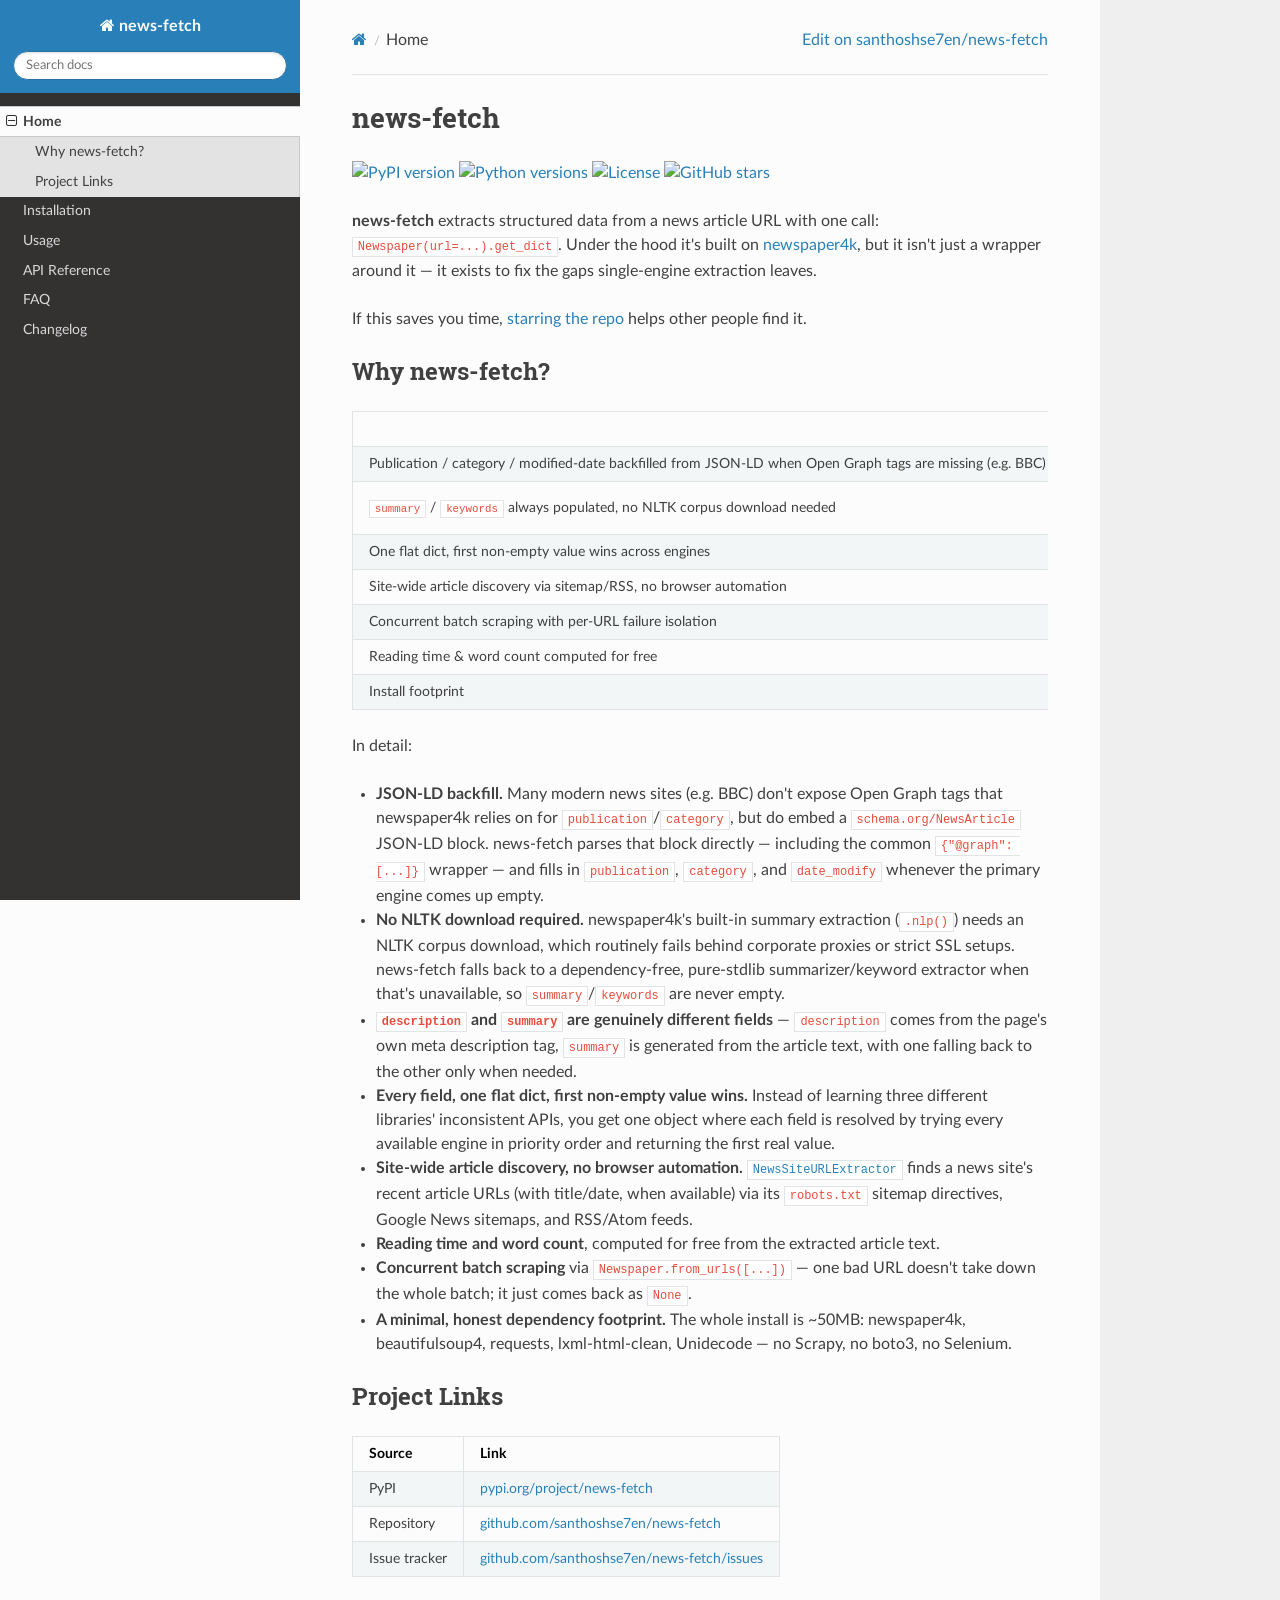
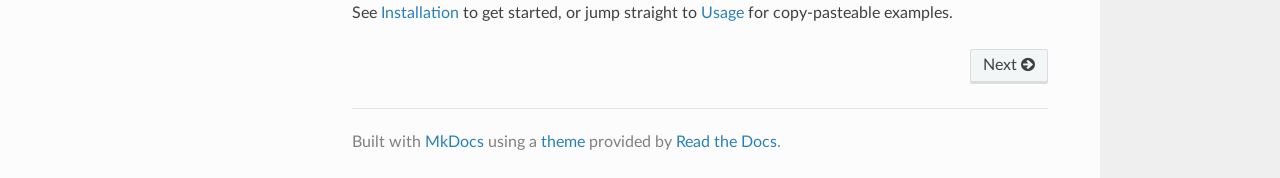
==== commit 43bd4996: "Hide the readthedocs theme's version flyout widget The .rst-versions flyout is designed for actual R" ====
--- a/site/index.html
+++ b/site/index.html
@@ -9,6 +9,7 @@
     <link rel="stylesheet" href="css/theme.css" />
     <link rel="stylesheet" href="css/theme_extra.css" />
         <link rel="stylesheet" href="https://cdnjs.cloudflare.com/ajax/libs/highlight.js/11.8.0/styles/github.min.css" />
+        <link href="css/extra.css" rel="stylesheet" />
     
       <script>
         // Current page data
@@ -236,5 +237,5 @@
 
 <!--
 MkDocs version : 1.6.1
-Build Date UTC : 2026-08-01 19:48:27.611822+00:00
+Build Date UTC : 2026-08-01 20:20:21.654049+00:00
 -->
--- a/site/css/extra.css
+++ b/site/css/extra.css
@@ -0,0 +1,7 @@
+/* The readthedocs theme's version flyout is meant for actual ReadTheDocs.org
+   hosting (real version switching via their injected JS). On GitHub Pages it
+   has no functioning JS behind it and just overlaps the sidebar with a
+   half-rendered repo-name + next/previous box, so hide it entirely. */
+.rst-versions {
+    display: none !important;
+}
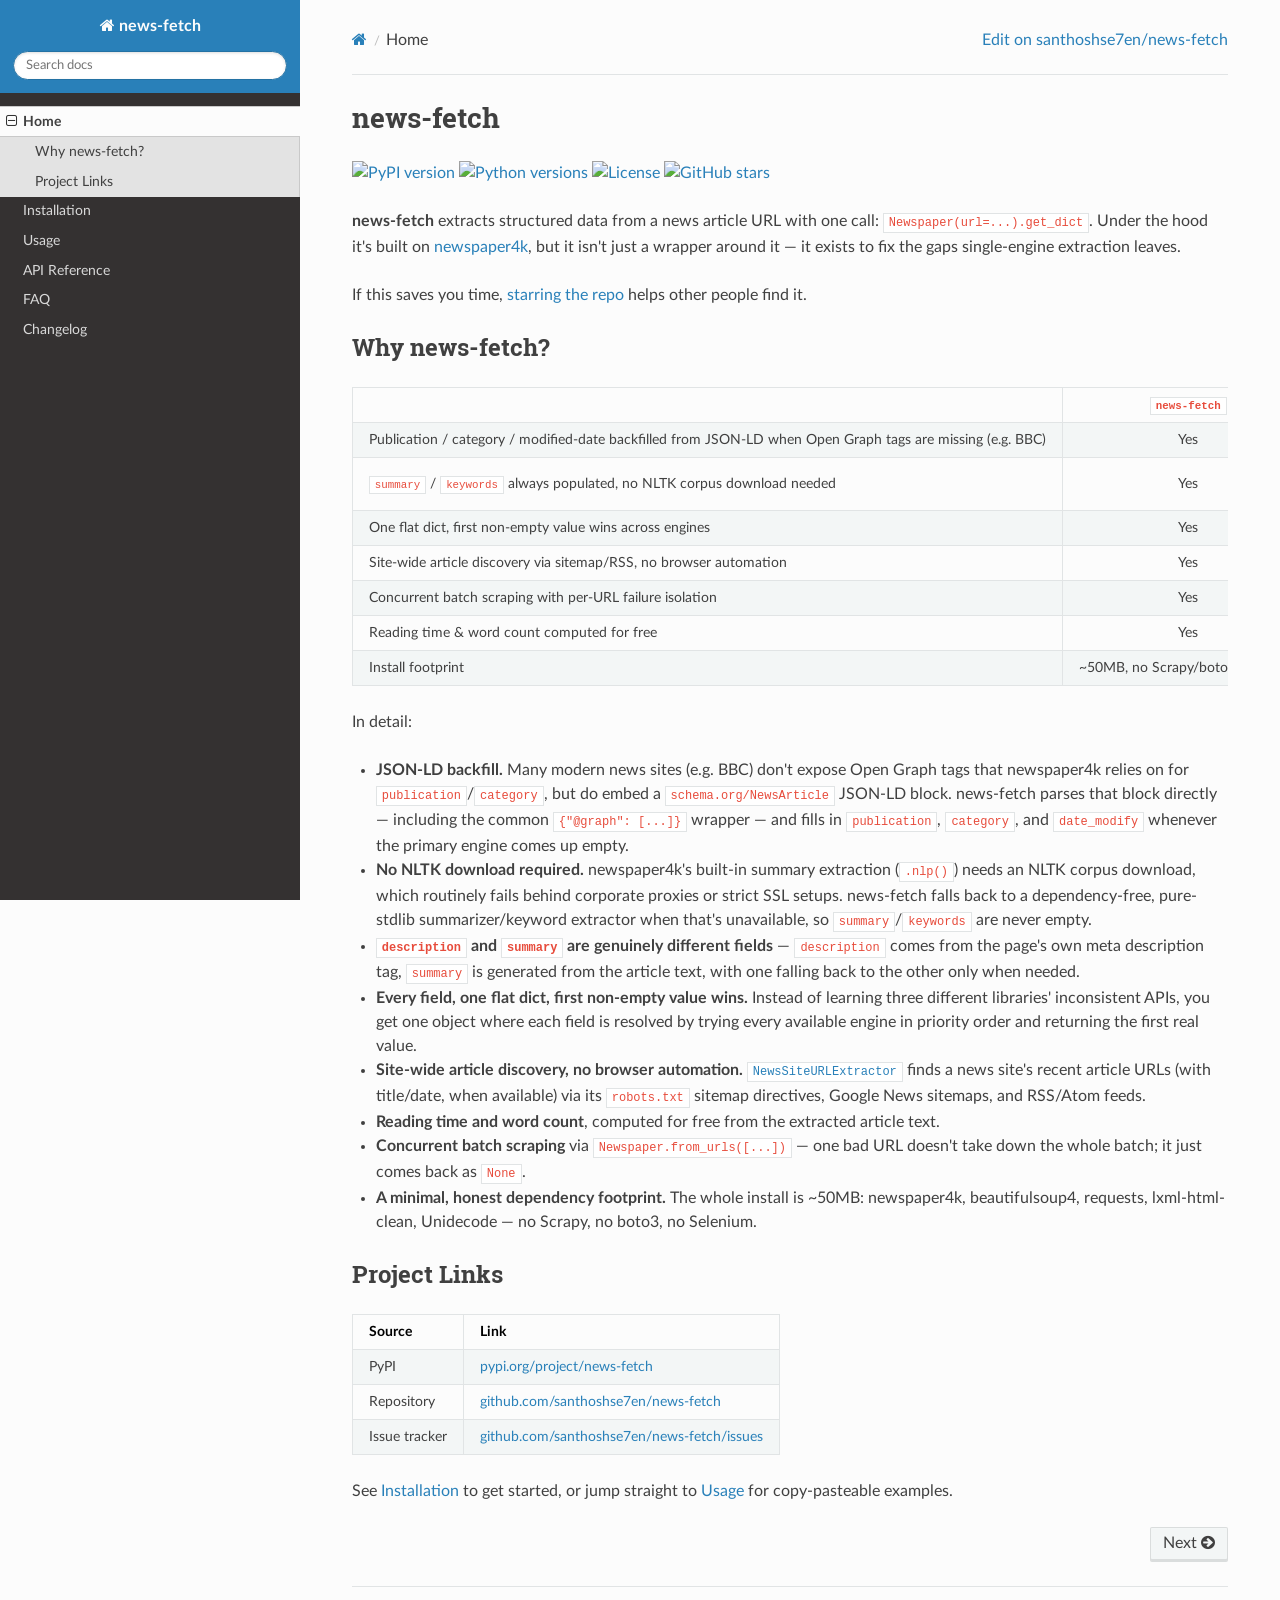
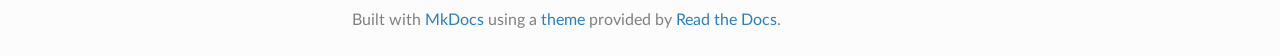
==== commit 2bb4bf70: "Widen content area to fix dead gray gutter on wide screens .wy-nav-content was hardcoded to max-widt" ====
--- a/site/index.html
+++ b/site/index.html
@@ -237,5 +237,5 @@
 
 <!--
 MkDocs version : 1.6.1
-Build Date UTC : 2026-08-01 20:20:21.654049+00:00
+Build Date UTC : 2026-08-01 20:25:19.039174+00:00
 -->
--- a/site/css/extra.css
+++ b/site/css/extra.css
@@ -5,3 +5,11 @@
 .rst-versions {
     display: none !important;
 }
+
+/* The theme hardcodes .wy-nav-content to max-width: 800px regardless of
+   viewport size, so wide screens show a dead gray gutter (the translucent
+   background of .wy-nav-content-wrap showing through) on the right. Widen
+   it instead of leaving it full-bleed, to keep line length readable. */
+.wy-nav-content {
+    max-width: 1100px;
+}
